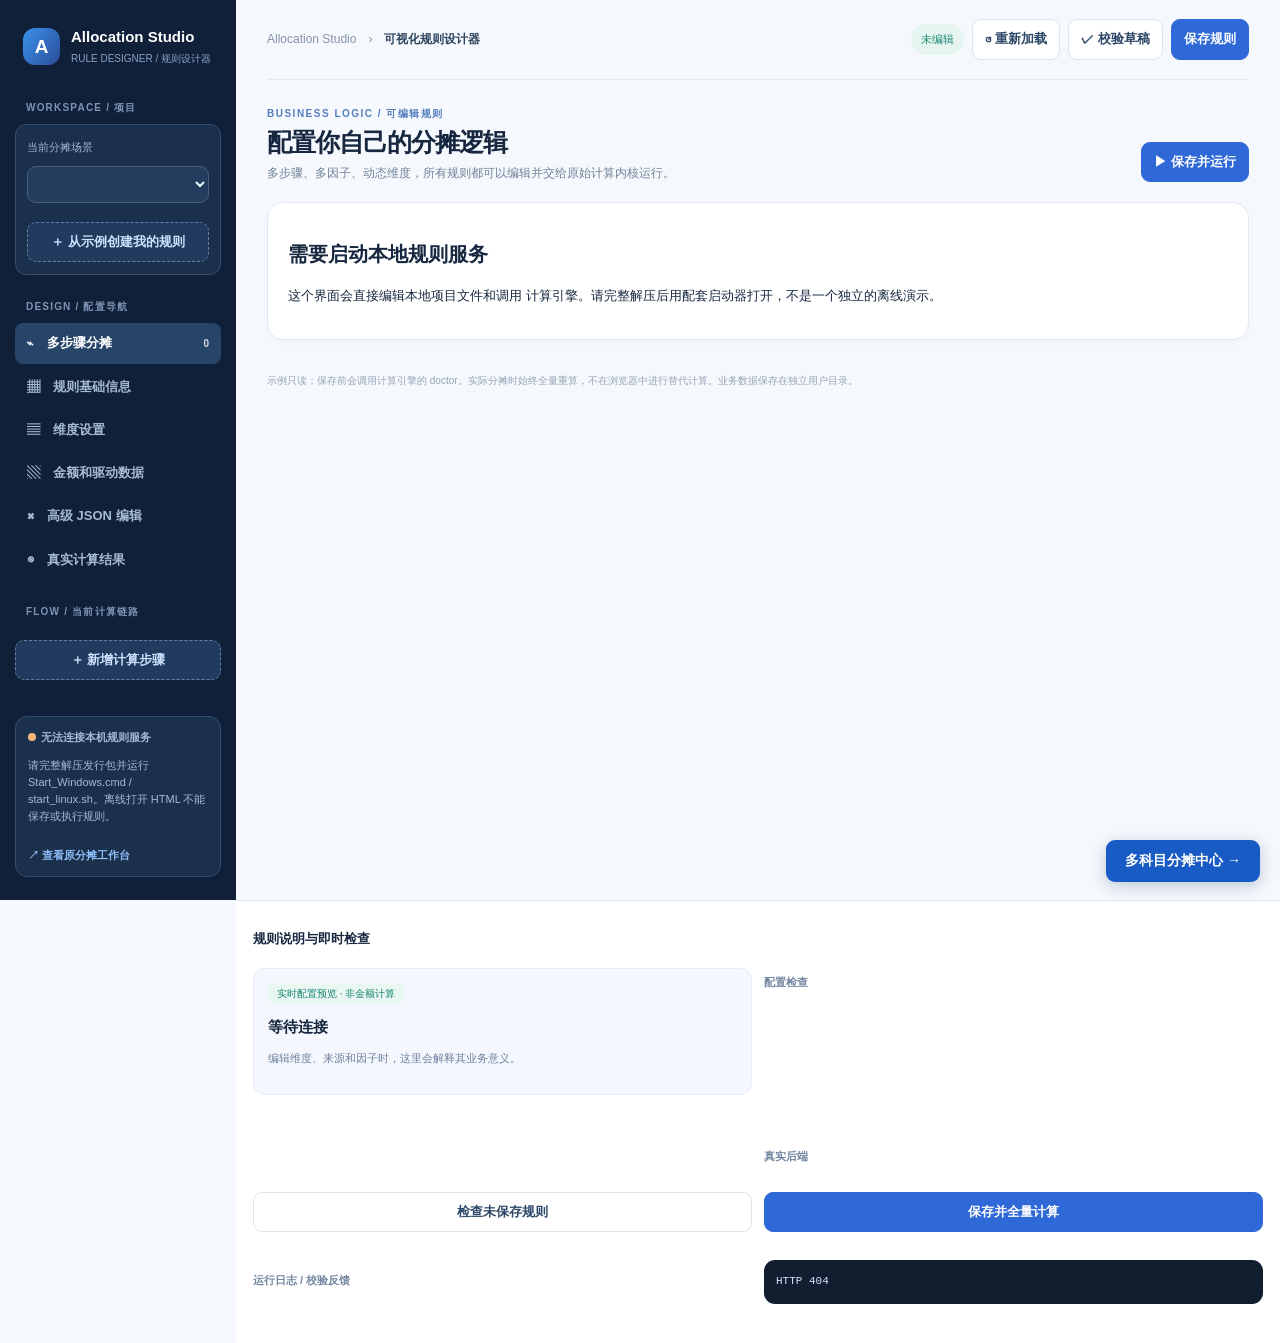
==== internal/studio/public/designer.html @ 28df4de2 "Reorganize as Clean Core: single Go module, one executable, one workspace - Flatten core/ + studio-s" ====
<!doctype html><html lang="zh-CN"><head><meta charset="utf-8"><meta name="viewport" content="width=device-width,initial-scale=1"><title>Allocation Studio · 规则设计器</title>
<style>
:root{--ink:#16273f;--muted:#718198;--line:#e2e9f3;--sky:#eef4ff;--blue:#326ed9;--nav:#102039;--light:#f5f8fc;--green:#138777;--orange:#ae6c24}*{box-sizing:border-box}body{margin:0;font:13px/1.56 -apple-system,BlinkMacSystemFont,'Segoe UI','Microsoft YaHei',sans-serif;background:var(--light);color:var(--ink)}button,input,select,textarea{font:inherit}button{cursor:pointer}button:focus-visible,input:focus-visible,select:focus-visible,textarea:focus-visible{outline:2px solid #79acff;outline-offset:2px}input,select,textarea{border:1px solid #d8e0eb;background:#fff;color:var(--ink);border-radius:9px;padding:9px 10px;min-width:0}input[type=checkbox]{min-width:auto;accent-color:var(--blue)}textarea{resize:vertical}label{color:#66788f;font-size:11px;font-weight:700;display:block;margin-bottom:6px}button{border:1px solid #dce5ef;background:#fff;color:#2c4767;border-radius:9px;padding:9px 12px;font-weight:680}button:hover{border-color:#86b0eb;background:#f8fbff}button.primary{background:#2f68d7;border-color:#2f68d7;color:white}button.primary:hover{background:#255bc4}button.subtle{border-color:transparent;background:transparent;color:inherit}button.danger{color:#a64c4c;background:#fff4f4;border-color:#f2d5d5}button:disabled{opacity:.52;cursor:not-allowed}a{color:inherit;text-decoration:none}.frame{display:grid;grid-template-columns:256px minmax(0,1fr) 292px;min-height:100vh}.nav{background:var(--nav);color:#c8d9ee;padding:23px 15px;min-height:100vh;position:sticky;top:0;height:100vh;overflow:auto}.brand{display:flex;align-items:center;gap:11px;margin:2px 8px 31px}.logo{display:grid;place-items:center;width:37px;height:37px;border-radius:12px;background:linear-gradient(125deg,#3a92ec,#2b4d99);font-size:19px;color:#fff;font-weight:800}.brand b{font-size:15px;color:#fff;display:block}.brand small{font-size:10px;color:#89a2c2}.navcap{font-size:10px;color:#7e94b3;letter-spacing:1.2px;font-weight:800;margin:24px 11px 9px}.nav .project{padding:12px 11px;border:1px solid #364c69;background:#1a304d;border-radius:11px}.project select{width:100%;margin:8px 0;background:#243d5c;border-color:#47607e;color:#e9f4ff}.project span{font-size:11px;color:#9eb5d2}.navrow{display:flex;align-items:center;gap:8px;padding:10px 12px;color:#a6bad4;border-radius:8px;margin:3px 0;border:none;background:none;width:100%;text-align:left;font-weight:600}.navrow.active,.navrow:hover{background:#274569;color:white}.navrow .num{margin-left:auto;opacity:.8;font-size:10px}.steplist{margin-top:9px}.stepitem{display:block;text-align:left;width:100%;border:none;background:none;color:#b1c6df;border-radius:10px;padding:12px 10px;font-size:12px;margin:3px 0}.stepitem.active,.stepitem:hover{background:#29486c;color:white}.stepitem .line{display:flex;align-items:center;gap:8px}.stepnum{background:#476a99;color:#fff;font-weight:800;padding:3px 6px;border-radius:5px;font-size:10px}.stepitem small{display:block;color:#8faac9;margin:4px 0 0 30px}.navbtn{width:100%;margin-top:11px;border:1px dashed #6380a6;background:#203b5e;color:#cde1ff}.navfoot{border:1px solid #344d6e;border-radius:12px;background:#1b304b;padding:12px;margin-top:36px;font-size:11px;color:#a5bad4}.dot{display:inline-block;width:8px;height:8px;border-radius:50%;background:#4dc9b3;margin-right:5px}.dot.off{background:#f0b879}.main{padding:0 31px 55px;min-width:0}.header{height:80px;border-bottom:1px solid var(--line);display:flex;align-items:center;justify-content:space-between;gap:10px}.crumb{font-size:12px;color:#8494a9}.crumb strong{color:#304560}.hdr-actions{display:flex;align-items:center;gap:8px}.state-tag{font-size:11px;background:#e7f5f0;color:#178b73;border-radius:99px;padding:7px 10px}.state-tag.dirty{background:#fff3e2;color:#a56519}.pagehead{display:flex;justify-content:space-between;align-items:flex-end;gap:20px;margin:26px 0 20px}.pagehead h1{font-size:25px;letter-spacing:-.04em;line-height:1.28;margin:4px 0 6px}.pagehead p{margin:0;color:var(--muted);font-size:12px}.eyebrow{font-size:10px;letter-spacing:1.5px;color:#547fbd;font-weight:800}.card{border:1px solid var(--line);background:white;border-radius:16px;overflow:hidden;box-shadow:0 4px 14px #11284804;margin-bottom:15px}.cardhead{padding:17px 20px;border-bottom:1px solid #eaf0f6;display:flex;justify-content:space-between;align-items:center;gap:10px}.cardhead strong{font-size:14px}.cardhead small{color:var(--muted);font-size:11px;display:block;margin-top:3px}.pad{padding:20px}.formgrid{display:grid;grid-template-columns:repeat(2,minmax(0,1fr));gap:13px 15px}.formgrid .wide{grid-column:1/-1}.field>input,.field>select,.field>textarea{width:100%}.hint{font-size:11px;color:#8898ae;margin:5px 0}.two{display:grid;grid-template-columns:minmax(0,1fr) minmax(0,1fr);gap:13px}.row{display:flex;align-items:center;gap:8px;flex-wrap:wrap}.grow{flex:1;min-width:0}.dimrow{display:grid;grid-template-columns:minmax(120px,.9fr) minmax(115px,1fr) minmax(115px,1fr);gap:9px;align-items:center;padding:10px 0;border-bottom:1px solid #f0f3f7}.dimrow:last-child{border:0}.dimname{font-weight:760;color:#344b6a}.dimname small{display:block;font-size:10px;color:#9aa8bb;font-weight:500}.extra{grid-column:2/4;display:grid;grid-template-columns:1fr 1fr;gap:9px}.inputrow,.factorrow{display:grid;grid-template-columns:1fr 100px 42px;gap:8px;align-items:center;padding:7px 0}.factorrow{grid-template-columns:1fr 90px 1fr 90px 40px}.factorrow .field{min-width:0}.factorrow input,.factorrow select,.inputrow input,.inputrow select{width:100%}.mini{font-size:11px;color:var(--muted)}.minihead{font-size:11px;color:#7286a0;font-weight:750;padding:6px 0 10px}.pill{font-size:10px;color:#56729e;background:#edf4ff;border-radius:6px;padding:4px 7px}.tabs{display:flex;gap:7px;flex-wrap:wrap;margin-bottom:17px}.tab{font-size:11px;border-radius:8px;border:1px solid #e0e8f1;padding:8px 11px;background:white}.tab.active{color:#255fc2;background:#eaf2ff;border-color:#b2d0f4}.dimhelp{background:#f2f7ff;border:1px solid #dfebfc;color:#587396;border-radius:9px;padding:12px 13px;font-size:11px;line-height:1.8}.callout{background:#f0f7ff;color:#3d6297;border-radius:11px;padding:12px 14px;font-size:12px;margin:0 0 14px}.inspector{position:sticky;top:0;height:100vh;overflow:auto;background:#fff;border-left:1px solid var(--line);padding:28px 17px}.inspecttitle{font-size:13px;font-weight:850;margin-bottom:7px}.summary-card{background:#f4f8fe;border:1px solid #e3ebf8;border-radius:12px;padding:14px;margin-bottom:15px}.summary-card p{color:#6d819c;font-size:11px;line-height:1.8}.checklist{list-style:none;padding:0;margin:0}.checklist li{padding:9px 0;border-bottom:1px solid #eef2f8;font-size:11px;color:#60738b;display:flex;gap:8px}.checklist li .yes{color:#1a977e}.checklist li .no{color:#bf7e26}.inspector button{width:100%;margin:5px 0}.console{white-space:pre-wrap;word-break:break-word;background:#111e30;color:#d2e4fc;border-radius:11px;padding:12px;font:11px/1.8 'Cascadia Code',Consolas,monospace;max-height:290px;overflow:auto}.result-scroll{max-height:340px;overflow:auto}table{border-collapse:collapse;width:100%;font-size:11px;min-width:540px}th{text-align:left;background:#f7f9fc;color:#74869d;position:sticky;top:0}td,th{padding:9px;border-bottom:1px solid #ecf0f5}td:last-child{font-weight:750}.hidden{display:none!important}.empty{padding:27px;color:#8796ac;text-align:center;font-size:12px}.toasty{position:fixed;right:22px;bottom:22px;background:#152f51;color:#fff;padding:12px 18px;border-radius:12px;box-shadow:0 8px 30px #08204033;max-width:390px;z-index:20;display:none;font-size:12px}.toasty.error{background:#852e32}.modal-overlay{position:fixed;inset:0;background:#0b1828a9;display:none;place-items:center;z-index:19;padding:20px}.modal-overlay.open{display:grid}.modal{max-width:660px;width:100%;max-height:90vh;overflow:auto;background:#fff;border-radius:17px;padding:25px}.modal h2{margin:0 0 8px;font-size:21px}.modal p{color:#718198;font-size:12px}.modal .formgrid{margin-top:20px}.muted{color:var(--muted)}.rightbadge{font-size:10px;background:#e9f7f2;color:#16816f;padding:5px 9px;border-radius:7px}#advancedJson{font:11px/1.65 Consolas,'Microsoft YaHei',monospace;min-height:420px}#csvArea{width:100%;height:260px;font:11px/1.65 Consolas,monospace}.stat{padding:14px 18px}.stat strong{font-size:23px;display:block}.stats{display:grid;grid-template-columns:repeat(3,1fr);gap:9px}.stats>div{background:#f5f8fc;border-radius:10px;padding:12px;font-size:10px;color:#74849a}.stats strong{color:#243f61;font-size:16px}.footnotice{font-size:10px;color:#96a4b7;padding:18px 0}@media(max-width:1320px){.frame{grid-template-columns:236px minmax(0,1fr)}.inspector{height:auto;position:relative;grid-column:2;border-left:0;border-top:1px solid var(--line);display:grid;grid-template-columns:1fr 1fr;gap:12px}.inspecttitle{grid-column:1/-1}}@media(max-width:800px){.frame{display:block}.nav{height:auto;min-height:auto;position:relative}.main{padding:0 15px}.inspector{display:block}.pagehead{display:block}.header{height:auto;padding:14px 0}.two,.formgrid{grid-template-columns:1fr}.formgrid .wide{grid-column:auto}.dimrow{grid-template-columns:1fr 1fr}.dimname{grid-column:1/-1}.extra{grid-column:1/-1}.factorrow{grid-template-columns:1fr 1fr}.factorrow .field{grid-column:span 1}.hdr-actions{flex-wrap:wrap}.inputrow{grid-template-columns:1fr 85px 34px}}
</style></head><body><div class="frame">
<aside class="nav"><div class="brand"><div class="logo">A</div><div><b>Allocation Studio</b><small>RULE DESIGNER / 规则设计器</small></div></div><div class="navcap">WORKSPACE / 项目</div><div class="project"><span>当前分摊场景</span><select id="projectSelect" aria-label="选择规则项目"></select><button id="newProject" class="navbtn">＋ 从示例创建我的规则</button></div><div class="navcap">DESIGN / 配置导航</div><button class="navrow active" data-page="stages">⌁　多步骤分摊 <span class="num" id="stepsCount">0</span></button><button class="navrow" data-page="basics">▦　规则基础信息</button><button class="navrow" data-page="dimensions">▤　维度设置</button><button class="navrow" data-page="data">▧　金额和驱动数据</button><button class="navrow" data-page="raw">⌘　高级 JSON 编辑</button><button class="navrow" data-page="results">◉　真实计算结果</button><div class="navcap">FLOW / 当前计算链路</div><div class="steplist" id="stageList"></div><button id="addStageSide" class="navbtn">＋ 新增计算步骤</button><div class="navfoot"><div><span id="connDot" class="dot off"></span><b id="connLabel">检测后端连接…</b></div><p id="connText">所有金额计算由独立 计算引擎执行，页面只负责编辑和检查。</p><a href="/" style="color:#8ebdfa;font-weight:700;display:inline-block;margin-top:10px">↗ 查看原分摊工作台</a></div></aside>
<main class="main"><div class="header"><div class="crumb">Allocation Studio　›　<strong>可视化规则设计器</strong></div><div class="hdr-actions"><span id="saveStatus" class="state-tag">未编辑</span><button id="resetButton">↺ 重新加载</button><button id="doctorButton">✓ 校验草稿</button><button class="primary" id="saveButton">保存规则</button></div></div>
<div class="pagehead"><div><div class="eyebrow">BUSINESS LOGIC / 可编辑规则</div><h1 id="mainTitle">配置你自己的分摊逻辑</h1><p id="mainDesc">多步骤、多因子、动态维度，所有规则都可以编辑并交给原始计算内核运行。</p></div><div class="row"><button id="previewRun" class="primary">▶ 保存并运行</button></div></div>
<div id="content"></div><div class="footnotice">示例只读；保存前会调用计算引擎的 doctor。实际分摊时始终全量重算，不在浏览器中进行替代计算。业务数据保存在独立用户目录。</div></main>
<aside class="inspector"><div class="inspecttitle">规则说明与即时检查</div><div class="summary-card"><span class="rightbadge">实时配置预览 · 非金额计算</span><h3 style="margin:11px 0 4px;font-size:15px" id="inspectName">等待连接</h3><p id="inspectExplanation">编辑维度、来源和因子时，这里会解释其业务意义。</p></div><div class="minihead">配置检查</div><ul class="checklist" id="checkList"></ul><div class="minihead" style="margin-top:20px">真实后端</div><button id="sideDoctor">检查未保存规则</button><button id="sideSaveRun" class="primary">保存并全量计算</button><div class="minihead" style="margin-top:17px">运行日志 / 校验反馈</div><pre class="console" id="logBox">等待操作…</pre></aside>
</div><div id="toast" class="toasty"></div><div id="modal" class="modal-overlay"><div class="modal"><div class="row" style="justify-content:space-between"><h2 id="modalTitle">创建新项目</h2><button id="closeModal">✕</button></div><div id="modalBody"></div></div></div>
<script>
(()=>{'use strict';
const S={cases:[],case:'',rule:null,sha:'',editable:false,dirty:false,stage:0,page:'stages',tab:'drivers',activeJob:null,busy:false,history:[],lastConsole:'',csvFile:'',csvText:'',results:null};const E=id=>document.getElementById(id),H=s=>String(s??'').replace(/[&<>"']/g,c=>({'&':'&amp;','<':'&lt;','>':'&gt;','"':'&quot;',"'":'&#39;'}[c]));const label={period:'期间',account:'费用科目',currency:'币种',plant:'工厂',department:'部门',brand:'品牌',family:'商品系列',sku:'商品/SKU',region:'区域',channel:'渠道',project:'项目',model:'车型'};const cn=k=>label[k]||k;
const v=(x,d='')=>x===undefined||x===null?d:x;
async function api(path,method='GET',body){let r=await fetch(path,{method,headers:body?{'Content-Type':'application/json'}:{},body:body?JSON.stringify(body):undefined,cache:'no-store'});let d=await r.json().catch(()=>({error:`HTTP ${r.status}`}));if(!r.ok){let e=Error(d.detail||d.error||`HTTP ${r.status}`);e.data=d;throw e}return d}
function toast(msg,bad=false){let el=E('toast');el.textContent=msg;el.className='toasty'+(bad?' error':'');el.style.display='block';clearTimeout(toast.t);toast.t=setTimeout(()=>el.style.display='none',4200)}
function log(msg){S.lastConsole=String(msg);E('logBox').textContent=S.lastConsole}
function modal(title,html){E('modalTitle').textContent=title;E('modalBody').innerHTML=html;E('modal').classList.add('open')}function closeModal(){E('modal').classList.remove('open')}
const dims=()=>S.rule?.dimensions||[];const stages=()=>S.rule?.stages||[];const stage=()=>stages()[S.stage];const groups=()=>S.rule?.datasets||{amounts:{},drivers:{}};const copy=x=>typeof structuredClone==='function'?structuredClone(x):JSON.parse(JSON.stringify(x));
function touch(){S.dirty=true;E('saveStatus').textContent='● 有未保存的修改';E('saveStatus').classList.add('dirty');checks()}
function clean(){S.dirty=false;E('saveStatus').textContent=S.editable?'✓ 已保存':'示例只读';E('saveStatus').classList.remove('dirty')}
function readOnly(){if(!S.editable){toast('示例只读：先点击「从示例创建我的规则」',true);return true}return false}
function keyValue(a){return Object.entries(a||{}).map(([k,file])=>`<span class="pill">${H(k)} → ${H(file)}</span>`).join(' ')}
function pathGet(p){let x=S.rule;for(const k of p.split('.')){x=x?.[k]}return x}function pathSet(p,value){let a=p.split('.');let x=S.rule;for(const k of a.slice(0,-1)){x=x[k]}x[a.at(-1)]=value;touch()}
function percent(s){const n=Number(s||0);return Number.isFinite(n)?String(Number((n*100).toFixed(8))):'0'}
function share(p){if(!/^\d+(\.\d{0,6})?$/.test(String(p).trim()))return String(p);return String(Number(p)/100)}
function entries(kind){return Object.keys(groups()[kind]||{})}
function selector(opts,val,attrs=''){return `<select ${attrs}>${opts.map(([a,b])=>`<option value="${H(a)}" ${String(a)===String(val)?'selected':''}>${H(b)}</option>`).join('')}</select>`}
function createButton(name,action,extra=''){return `<button type="button" data-action="${action}" ${extra}>${H(name)}</button>`}
function renderNav(){E('stepsCount').textContent=stages().length;E('stageList').innerHTML=stages().map((s,i)=>`<button class="stepitem ${S.page==='stages'&&S.stage===i?'active':''}" data-step="${i}"><span class="line"><span class="stepnum">${i+1}</span><b style="overflow:hidden;text-overflow:ellipsis;white-space:nowrap">${H(s.id)}</b></span><small>${s.operation==='MERGE'?'合并输入结果':`${(s.allocations||[]).length} 个驱动 · ${(s.inputs||[]).length} 条上游`}</small></button>`).join('');document.querySelectorAll('.navrow').forEach(el=>el.classList.toggle('active',el.dataset.page===S.page));E('projectSelect').value=S.case;E('mainTitle').textContent=({stages:'编排多步骤分摊规则',basics:'规则基础信息',dimensions:'配置业务维度',data:'连接来源金额与分摊驱动',raw:'高级规则 JSON',results:'实际分摊结果与检查'})[S.page];E('mainDesc').textContent=(S.rule?.name||'请选择规则')+' · '+(S.editable?'我的可编辑规则':'内置只读示例，复制后即可编辑')}
function field(title,path,kind='text',hint=''){let x=pathGet(path);return `<div class="field"><label>${H(title)}</label><input type="${kind}" data-bind="${H(path)}" value="${H(x??'')}">${hint?`<p class="hint">${H(hint)}</p>`:''}</div>`}
function renderBasics(){const imm=S.rule.immutable_dimensions||[];return `<div class="card"><div class="cardhead"><div><strong>规则档案</strong><small>公司规则名称、金额精度及计算范围</small></div><span class="pill">allocation-ir/2.0（规则格式）</span></div><div class="pad"><div class="formgrid">${field('规则名称','name')}${field('金额小数位（0～6）','precision','number','精度是算法参数，不是前端显示设置') }<div class="wide"><label>已定义的维度</label><div class="row">${dims().map(d=>`<span class="pill">${H(cn(d))} · ${H(d)}</span>`).join('')}</div></div></div></div></div><div class="card"><div class="cardhead"><div><strong>不可跨越的固定维度</strong><small>例如期间和币种必须保持原值</small></div></div><div class="pad"><div class="two">${dims().map(d=>`<label style="font-size:12px"><input type="checkbox" data-immutable="${H(d)}" ${imm.includes(d)?'checked':''}> ${H(cn(d))}（${H(d)}）</label>`).join('')}</div></div></div>`}
function renderDimensions(){let html=`<div class="callout">业务语言：维度是你希望用来描述一笔金额的字段，例如科目、期间、工厂、品牌、SKU。新增维度后，原始金额 CSV 与 Driver CSV 也需要按业务需要提供对应列。</div><div class="card"><div class="cardhead"><div><strong>当前维度</strong><small>动态维度并不需要修改后端代码</small></div></div><div class="pad">${dims().map((d,i)=>`<div class="row" style="padding:9px 0;border-bottom:1px solid #f0f3f7;justify-content:space-between"><div><b>${H(cn(d))}</b> <span class="mini">${H(d)}</span></div><button data-action="remove-dim" data-i="${i}" class="danger">删除维度</button></div>`).join('')}<div style="margin-top:19px" class="row"><input id="newDim" placeholder="新维度英文编码，如 cost_center" style="flex:1"><button data-action="add-dim">＋ 新增业务维度</button></div></div></div>`;return html}
function stageCard(){let s=stage();if(!s)return '<div class="empty">请先添加一个分摊步骤。</div>';let controls=`<div class="row">${createButton('复制此步骤','clone-stage')}${createButton('删除步骤','del-stage','class="danger"')}${createButton('上移','up-stage')}${createButton('下移','down-stage')}</div>`;const tabs=[['inputs','① 金额来源'],['drivers','② 分摊因子'],['routing','③ 维度去向'],['filters','④ 筛选与守恒']];return `<div class="card"><div class="cardhead"><div><strong>STEP ${S.stage+1} · ${H(s.id)}</strong><small>每一步可以接上一阶段、从原始金额池取数，或者合并多条路径。</small></div>${controls}</div><div class="pad"><div class="formgrid">${field('步骤名称',`stages.${S.stage}.id`)}<div class="field"><label>步骤类型</label>${selector([['ALLOCATE','按驱动分摊（最常见）'],['MERGE','合并上游结果'],['PASS','透传金额']],s.operation||'ALLOCATE',`data-stage-operation="1"`)}</div></div><div class="tabs" style="margin-top:21px">${tabs.map(([k,n])=>`<button data-inner-tab="${k}" class="tab ${S.tab===k?'active':''}">${n}</button>`).join('')}</div><div id="tabContent">${stageSection(s)}</div></div></div>`}
function stageSection(s){if(S.tab==='inputs'){
 const options=[...entries('amounts'),...stages().slice(0,S.stage).map(x=>x.id)];return `<div class="callout">选择钱从哪里来。首次分摊通常选择原始费用数据集（如 expenses）；下一步则选择上一阶段的名称。<b>输入份额</b>主要用于分叉路径，比如 75% 和 25%。</div><div class="minihead">来源路径 / 输入比例</div>${(s.inputs||[]).map((a,i)=>`<div class="inputrow">${selector(options.map(x=>[x,x]),a.from,`data-in-field="from" data-i="${i}"`)}<div class="field"><input aria-label="输入百分比" data-in-field="share" data-i="${i}" value="${H(percent(a.share))}"><small class="mini">占上游 %</small></div><button class="danger" data-action="del-input" data-i="${i}">×</button></div>`).join('')}<button data-action="add-input">＋ 添加上游来源</button><div class="dimhelp" style="margin-top:13px">分叉实例：两条并行步骤分别取同一个 expenses，一个 75%，另一个 25%。串行两步骤：第二步来源选“第一步”的名称，并使用 100%。</div>`}
 if(S.tab==='drivers'){
 if(s.operation==='MERGE'||s.operation==='PASS')return '<div class="callout">合并或透传节点不需要驱动因子。其任务是把多条上游结果合并或直接传递，金额仍由核心核验。</div>';
 return `<div class="callout">一条费用可以同时使用多种驱动，例如 <b>工时 75% + 销量 25%</b>，也能增加第三、第四种因子。所有启用因子的比例应合计 100%。</div><div class="minihead">因子 / 份额 / Driver 数据集 / 数值字段</div>${(s.allocations||[]).map((a,i)=>`<div class="factorrow"><div class="field"><input aria-label="因子名称" data-factor-field="id" data-i="${i}" value="${H(a.id)}"></div><div class="field"><input aria-label="因子百分比" data-factor-field="share" data-i="${i}" value="${H(percent(a.share))}" placeholder="占比 %"></div><div class="field">${selector(entries('drivers').map(x=>[x,x]),a.driver_dataset,`data-factor-field="driver_dataset" data-i="${i}"`)}</div><div class="field"><input aria-label="驱动数值字段" data-factor-field="weight_field" data-i="${i}" value="${H(a.weight_field)}"></div><button class="danger" data-action="del-factor" data-i="${i}">×</button></div><div class="row" style="margin:-1px 0 11px 5px"><label style="margin:0">负驱动数据处理</label>${selector([['REJECT','拒绝负驱动'],['ALLOW_SIGNED','允许带符号驱动']],a.negative_driver_policy||'REJECT',`data-factor-field="negative_driver_policy" data-i="${i}"`)}</div>`).join('')}<div class="row">${createButton('＋ 添加一个分摊因子','add-factor')}<span class="pill">当前合计：${(s.allocations||[]).reduce((x,a)=>x+Number(a.share||0),0)*100}%</span></div>`}
 if(S.tab==='routing'){
 return `<div class="callout">两个问题决定维度处理：<b>金额池是否按此维度分别计算？</b> 和 <b>结果中的此维度从哪里取得？</b><div style="margin-top:6px">例：SKU 来源先合计，再分到 A/B → “先合并 + 选择目标成员”；工厂不跨厂 → “分别计算 + 沿用来源”。</div></div><div class="dimrow" style="font-size:10px;color:#8595a9;font-weight:800"><span>业务维度</span><span>来源金额处理</span><span>输出目标处理</span></div>${dims().map(d=>{const g=s.source?.grouping?.[d]||'AS_IS',t=s.target?.[d]||{mode:'SOURCE'};return `<div class="dimrow"><div class="dimname">${H(cn(d))}<small>${H(d)}</small></div>${selector([['AS_IS','分别计算 · As Is'],['TOTAL','先合并 · Total']],g,`data-group-dim="${H(d)}"`)}${selector([['SOURCE','沿用来源'],['ELEMENT','固定一个成员'],['INCLUDE','分到指定成员'],['INCLUDE_EXCLUDE','包含 / 排除成员']],t.mode||'SOURCE',`data-target-mode="${H(d)}"`)}${t.mode==='ELEMENT'?`<div class="extra"><input style="grid-column:1/-1" data-target-field="value" data-dim="${H(d)}" value="${H(t.value||'')}" placeholder="固定成员名称，如 品牌甲"></div>`:''}${t.mode==='INCLUDE'||t.mode==='INCLUDE_EXCLUDE'?`<div class="extra"><input data-target-field="include" data-dim="${H(d)}" value="${H((t.include||[]).join('、'))}" placeholder="包含：Item-A、Item-B"><input data-target-field="exclude" data-dim="${H(d)}" value="${H((t.exclude||[]).join('、'))}" placeholder="排除（可空）"></div>`:''}</div>`}).join('')}`}
 if(S.tab==='filters'){
 return `<div class="callout">筛选“谁进入本步骤”：例如只计算指定品牌或期间。守恒维度表示每个金额池必须独立核对的边界。</div><div class="minihead">逐维度筛选（空白表示不限制）</div>${dims().map(d=>{let f=s.source?.filters?.[d]||{};return `<div class="dimrow"><b>${H(cn(d))}</b><input data-filter-dim="${H(d)}" data-filter-kind="include" value="${H((f.include||[]).join('、'))}" placeholder="包含成员（逗号分隔）"><input data-filter-dim="${H(d)}" data-filter-kind="exclude" value="${H((f.exclude||[]).join('、'))}" placeholder="排除成员"></div>`}).join('')}<div style="margin-top:18px"><label>守恒检查维度（可多选）</label><div class="row">${dims().map(d=>`<label style="background:#f6f8fc;padding:7px 10px;border-radius:7px;margin:3px 0"><input type="checkbox" data-conserve="${H(d)}" ${(s.conservation_keys||[]).includes(d)?'checked':''}> ${H(cn(d))}</label>`).join('')}</div></div><div class="dimhelp" style="margin-top:14px">守恒维度必须符合来源和目标规则。不能任意勾选；以 计算引擎的最终校验结果为准。</div>`}
 return ''}
function renderData(){let data=groups();let rows=[['amounts','原始金额（费用）',data.amounts||{}],['drivers','驱动数据（工时、销量等）',data.drivers||{}]];return `<div class="callout">先准备费用和驱动 CSV，之后在步骤中选择对应数据集。浏览器可修改小 CSV（上限 1 MB）；百万行以上数据应由现有 ETL、SQL 或 Python 接入程序提供，不建议贴到网页。</div>${rows.map(([kind,name,group])=>`<div class="card"><div class="cardhead"><div><strong>${name}</strong><small>${Object.keys(group).length} 份数据集 · 已登记到规则中</small></div></div><div class="pad">${Object.entries(group).map(([alias,file])=>`<div class="row" style="padding:10px 0;border-bottom:1px solid #f1f3f7"><span class="pill">${H(alias)}</span><b class="grow">${H(file)}</b><button data-action="open-csv" data-file="${H(file)}">打开 / 修改 CSV</button></div>`).join('')||'<p class="muted">暂无数据集</p>'}</div></div>`).join('')}<div class="card"><div class="cardhead"><div><strong>接入新的 CSV 数据集</strong><small>允许新建来源金额或新的驱动，再绑定到步骤</small></div></div><div class="pad"><div class="formgrid"><div class="field"><label>数据类型</label><select id="importKind"><option value="drivers">Driver 驱动</option><option value="amounts">来源金额</option></select></div><div class="field"><label>数据集标识（英文）</label><input id="importAlias" placeholder="例如 material / expenses2"></div><div class="field"><label>CSV 文件名（英文）</label><input id="importFile" placeholder="例如 material.csv"></div><div class="field"><label>选择本地 CSV 文件（不上传云端）</label><input type="file" id="importInput" accept=".csv,text/csv"></div></div><p class="hint">数据只会写入本机用户数据目录，内置示例永不覆盖。</p><button data-action="import-data">＋ 导入并挂接到当前项目</button></div></div><div class="card"><div class="cardhead"><strong>数据内容预览与编辑</strong><span id="csvName" class="pill">尚未选择文件</span></div><div class="pad"><textarea id="csvArea" placeholder="点击上面的「打开 / 修改 CSV」，或者导入文件。"></textarea><p class="hint" id="csvInfo">CSV 请使用 UTF-8 编码，文件较大时只做只读提示。</p><div class="row">${createButton('保存此 CSV','save-csv')}</div></div></div>`}
function renderRaw(){return `<div class="callout">高级模式：可以直接修改完整 Allocation IR JSON，例如层级映射、驱动筛选、分叉合并等。点击“应用 JSON 到表单”后，仍需进行真实后端校验并保存。</div><div class="card"><div class="cardhead"><strong>标准规则 JSON</strong></div><div class="pad"><textarea id="advancedJson" style="width:100%">${H(JSON.stringify(S.rule,null,2))}</textarea><div class="row" style="margin-top:10px">${createButton('应用 JSON 到可视化表单','apply-json')} ${createButton('下载当前 JSON','export-json')}</div></div></div>`}
function renderResults(){let j=S.results,job=j?.job,summ=j?.summary,arr=j?.results||[];return `<div class="card"><div class="cardhead"><div><strong>独立计算引擎的真实分摊结果</strong><small>这里不在浏览器执行任何金额公式。正式结果只能来自保存后的规则全量运行。</small></div><button data-action="run">▶ 全量运行</button></div><div class="pad">${!j?'<div class="empty">还没有当前会话的计算结果。点击“保存并运行”启动独立 计算引擎。</div>':`<div class="stats"><div>任务状态<strong>${H(job?.status||'')}</strong></div><div>输入总额<strong>${H(summ?.input_amount||'—')}</strong></div><div>最终总额<strong>${H(summ?.output_amount||'—')}</strong></div></div><div class="minihead" style="margin-top:20px">运行详情</div><p class="mini">${H(job?.error||job?.log||'已返回结果与守恒证明')}</p><div class="minihead">最终结果预览（最多 300 条）</div><div class="result-scroll"><table><thead><tr><th>目标阶段</th><th>科目</th><th>商品</th><th>金额</th></tr></thead><tbody>${arr.map(x=>`<tr><td>${H(x.terminal_stage)}</td><td>${H(x.account||'')}</td><td>${H(x.sku||'')}</td><td>${H(x.amount)}</td></tr>`).join('')}</tbody></table></div><div class="minihead" style="margin-top:17px">下载完整结果及审计证据</div><div class="row">${(j.files||[]).filter(x=>x!=='studio_job.json').map(f=>`<a class="tab" href="/api/jobs/${H(job.id)}/download/${encodeURIComponent(f)}" download>↓ ${H(f)}</a>`).join('')}</div>`}</div></div><div class="card"><div class="cardhead"><div><strong>历史计算任务</strong><small>关闭并重新启动本地工作台后，仍可查看已经保存的结果</small></div><button data-action="refresh-history">刷新列表</button></div><div class="pad">${(S.history||[]).filter(x=>x.case===S.case).slice(0,25).map(x=>`<div class="row" style="padding:10px 0;border-bottom:1px solid #edf1f6"><span class="pill">${H(x.status)}</span><span class="grow">${H(x.start||'')} · ${H(x.id.slice(0,12))}</span><button data-action="open-history" data-id="${H(x.id)}">查看结果</button></div>`).join('')||'<div class="empty">该项目没有已保存的历史任务</div>'}</div></div>`}
function render(){if(!S.rule)return;renderNav();const content=E('content');if(S.page==='stages')content.innerHTML=stageCard();if(S.page==='basics')content.innerHTML=renderBasics();if(S.page==='dimensions')content.innerHTML=renderDimensions();if(S.page==='data')content.innerHTML=renderData();if(S.page==='raw')content.innerHTML=renderRaw();if(S.page==='results')content.innerHTML=renderResults();checks()}
function getCheck(){let err=[],ok=[],r=S.rule;if(!r)return {err:['未加载规则'],ok:[]};if(!r.name?.trim())err.push('规则名称不能为空');else ok.push('规则已命名');if((r.precision??-1)<0||r.precision>6)err.push('金额小数位必须 0～6');else ok.push('金额精度有效');if(!(r.dimensions||[]).length)err.push('至少配置一个业务维度');else ok.push(`${r.dimensions.length} 个业务维度`);if(!stages().length)err.push('没有计算阶段');let ids=new Set();stages().forEach((st,i)=>{if(!st.id?.trim())err.push(`第 ${i+1} 步无名称`);if(ids.has(st.id))err.push(`步骤名称重复：${st.id}`);ids.add(st.id);if(!st.inputs?.length)err.push(`${st.id} 没有金额来源`);if((st.operation||'ALLOCATE')==='ALLOCATE'){let n=(st.allocations||[]).reduce((sum,f)=>sum+Number(f.share||0),0);if(Math.abs(n-1)>0.000001)err.push(`${st.id} 的因子比例合计 ${Math.round(n*10000)/100}%，应为100%`);else ok.push(`${st.id} 驱动合计100%`)}(st.inputs||[]).forEach(x=>{if(!(x.from in (r.datasets?.amounts||{}))&&!stages().slice(0,i).some(y=>y.id===x.from))err.push(`${st.id} 上游「${x.from}」不是前置节点或原始费用`)});});if(!err.length)ok.push('初步结构检查通过，仍需后端 doctor 验证');return {err,ok}}
function checks(){if(!S.rule)return;let {err,ok}=getCheck(),s=stage();E('inspectName').textContent=S.page==='stages'?s?.id||'请选择步骤':S.rule.name;E('inspectExplanation').textContent=S.page==='stages'&&s?`${s.operation==='MERGE'?'合并来自 '+s.inputs.map(x=>x.from).join('、')+' 的结果':`先按 ${(s.conservation_keys||[]).map(cn).join('、')||'规则指定维度'} 保持金额池边界，再根据 ${(s.allocations||[]).map(x=>x.id+' '+percent(x.share)+'%').join(' + ')||'驱动'} 执行分摊。`}`:'所有规则可在页面动态编辑，最后以原引擎校验结果为准。';E('checkList').innerHTML=[...err.map(t=>`<li><span class="no">●</span>${H(t)}</li>`),...ok.slice(0,7).map(t=>`<li><span class="yes">✓</span>${H(t)}</li>`)].join('')||'<li>尚未配置</li>'}
async function list(){let d=await api('/api/cases');S.cases=d.cases||[];E('projectSelect').innerHTML=S.cases.map(c=>`<option value="${H(c.id)}">${c.type==='custom'?'✎':'□'} ${H(c.name)}</option>`).join('')}
async function load(id){if(S.dirty&&!confirm('当前规则有未保存修改。确认切换并放弃这些修改？'))return;let d=await api('/api/designer/rule?case='+encodeURIComponent(id));S.case=id;S.rule=d.rule;S.sha=d.sha256;S.editable=d.editable;S.dirty=false;S.stage=0;S.page='stages';S.tab='drivers';S.results=null;clean();render();log('已载入规则。\n'+(S.editable?'可以编辑、校验、保存后运行。':'内置示例只读。请先创建自己的副本再编辑。'))}
async function createProject(){let d=await api('/api/designer/clone','POST',{from:S.case,name:E('newProjectID').value.trim()});closeModal();await list();await load(d.case);toast('已创建可编辑项目：'+d.case)}
function newProject(){modal('从现有规则建立独立副本',`<p>从双因子、三因子、多步骤等成熟示例开始最容易成功。创建后你可以改任何业务规则，原示例和原内核完全不受影响。</p><div class="formgrid"><div class="field wide"><label>新项目英文目录名</label><input id="newProjectID" placeholder="例如 fc_cost_2026" value="my_allocation_${Date.now().toString().slice(-5)}"></div><div class="wide"><button class="primary" id="confirmCreate">创建我的规则</button></div></div>`);E('confirmCreate').onclick=()=>createProject().catch(e=>toast(e.message,true))}
function ensureSource(s){s.source??={grouping:{},filters:{}};s.source.grouping??={};s.source.filters??={};s.target??={};s.allocations??=[];s.inputs??=[];s.conservation_keys??=[];return s}
function changeOperation(m){const s=ensureSource(stage());s.operation=m;if(m==='MERGE'||m==='PASS'){s.allocations=[]}else if(!s.allocations.length){s.allocations=[{id:'factor1',share:'1',driver_dataset:entries('drivers')[0]||'',weight_field:'units',negative_driver_policy:'REJECT'}]}touch();render()}
function addStage(){if(readOnly())return;let prev=stage(),base=prev?copy(prev):null;if(!base){toast('当前项目没有可以复制的起始规则',true);return}base.id='新步骤_'+(stages().length+1);base.inputs=[{from:stages().at(-1)?.id||entries('amounts')[0],share:'1'}];base.operation='ALLOCATE';delete base.enabled;S.rule.stages.push(base);S.stage=stages().length-1;touch();render()}
function removeStage(){if(readOnly())return;let cur=stage();if(stages().length===1){toast('至少保留一步；你可以修改这一步',true);return}if(stages().some((x,i)=>i!==S.stage&&(x.inputs||[]).some(e=>e.from===cur.id))){toast('其他步骤还引用本步骤，请先修改它们的金额来源',true);return}if(!confirm('删除步骤「'+cur.id+'」？'))return;stages().splice(S.stage,1);S.stage=Math.min(S.stage,stages().length-1);touch();render()}
function moveStage(dir){if(readOnly())return;let ix=S.stage,other=ix+dir;if(other<0||other>=stages().length)return;let x=stages()[ix];stages()[ix]=stages()[other];stages()[other]=x;S.stage=other;touch();render()}
function addDim(){if(readOnly())return;let d=E('newDim')?.value.trim();if(!/^[a-z][a-z0-9_]{0,39}$/.test(d||'')){toast('维度编码必须为小写英文/数字/下划线',true);return}if(dims().includes(d)){toast('维度已存在',true);return}S.rule.dimensions.push(d);stages().forEach(s=>{ensureSource(s);s.source.grouping[d]='AS_IS';s.target[d]={mode:'SOURCE'}});touch();render()}
function delDim(i){if(readOnly())return;let d=dims()[i];if(!confirm('删除维度 '+d+'？对应 CSV 列及业务规则也可能需要调整。'))return;dims().splice(i,1);S.rule.immutable_dimensions=(S.rule.immutable_dimensions||[]).filter(x=>x!==d);stages().forEach(s=>{delete s.source?.grouping?.[d];delete s.source?.filters?.[d];delete s.target?.[d];s.conservation_keys=(s.conservation_keys||[]).filter(x=>x!==d)});touch();render()}
function decodeList(v){return String(v||'').split(/[,，、;；\n]+/).map(x=>x.trim()).filter(Boolean)}
function handleChange(t){if(readOnly()){render();return}if(t.dataset.bind){pathSet(t.dataset.bind,t.dataset.bind==='precision'?Number(t.value):t.value);if(t.dataset.bind==='name')renderNav();return}let s=stage();if(!s)return;if(t.dataset.stageOperation){changeOperation(t.value);return}if(t.dataset.inField){let e=s.inputs[Number(t.dataset.i)];e[t.dataset.inField]=t.dataset.inField==='share'?share(t.value):t.value;touch();checks();return}if(t.dataset.factorField){let f=s.allocations[Number(t.dataset.i)];f[t.dataset.factorField]=t.dataset.factorField==='share'?share(t.value):t.value;touch();checks();return}if(t.dataset.groupDim){ensureSource(s).source.grouping[t.dataset.groupDim]=t.value;touch();checks();return}if(t.dataset.targetMode){ensureSource(s).target[t.dataset.targetMode]={mode:t.value,...(t.value==='INCLUDE'||t.value==='INCLUDE_EXCLUDE'?{include:[],exclude:[]}:t.value==='ELEMENT'?{value:''}:{})};touch();render();return}if(t.dataset.targetField){let x=ensureSource(s).target[t.dataset.dim];x[t.dataset.targetField]=t.dataset.targetField==='value'?t.value:decodeList(t.value);touch();checks();return}if(t.dataset.filterDim){let f=ensureSource(s).source.filters[t.dataset.filterDim]??={};f[t.dataset.filterKind]=decodeList(t.value);if(!f.include?.length&&!f.exclude?.length)delete s.source.filters[t.dataset.filterDim];touch();checks();return}if(t.dataset.conserve){s.conservation_keys=s.conservation_keys||[];s.conservation_keys=s.conservation_keys.filter(x=>x!==t.dataset.conserve);if(t.checked)s.conservation_keys.push(t.dataset.conserve);touch();checks();return}if(t.dataset.immutable){S.rule.immutable_dimensions=(S.rule.immutable_dimensions||[]).filter(x=>x!==t.dataset.immutable);if(t.checked)S.rule.immutable_dimensions.push(t.dataset.immutable);touch();checks();return}}
function handleAction(btn){let act=btn.dataset.action,i=Number(btn.dataset.i||0),s=stage();switch(act){case 'clone-stage':if(readOnly())break;{let c=copy(s);c.id=s.id+'_副本';S.rule.stages.splice(S.stage+1,0,c);S.stage++;touch();render()}break;case 'del-stage':removeStage();break;case 'up-stage':moveStage(-1);break;case 'down-stage':moveStage(1);break;case 'add-input':if(readOnly())break;ensureSource(s).inputs.push({from:entries('amounts')[0]||'',share:'1'});touch();render();break;case 'del-input':if(readOnly())break;s.inputs.splice(i,1);touch();render();break;case 'add-factor':if(readOnly())break;ensureSource(s).allocations.push({id:'factor'+(s.allocations.length+1),share:'0',driver_dataset:entries('drivers')[0]||'',weight_field:'units',negative_driver_policy:'REJECT'});touch();render();break;case 'del-factor':if(readOnly())break;s.allocations.splice(i,1);touch();render();break;case 'add-dim':addDim();break;case 'remove-dim':delDim(i);break;case 'apply-json':applyJSON();break;case 'export-json':downloadJSON();break;case 'open-csv':openCSV(btn.dataset.file);break;case 'save-csv':saveCSV();break;case 'import-data':importData();break;case 'run':saveAndRun();break;case 'refresh-history':refreshHistory();break;case 'open-history':openHistory(btn.dataset.id);break;}}
function downloadJSON(){let b=new Blob([JSON.stringify(S.rule,null,2)],{type:'application/json;charset=utf-8'}),url=URL.createObjectURL(b);let a=document.createElement('a');a.href=url;a.download='allocation_rule.json';a.click();setTimeout(()=>URL.revokeObjectURL(url),500)}
function applyJSON(){if(readOnly())return;try{let rule=JSON.parse(E('advancedJson').value);if(!Array.isArray(rule.stages)||!Array.isArray(rule.dimensions))throw Error('必须包含 dimensions 和 stages 数组');if(rule.schema!=='allocation-ir/2.0')throw Error('规则格式必须为 allocation-ir/2.0');S.rule=rule;S.stage=0;touch();render();toast('JSON 已应用于本页，请检查后再保存')}catch(e){toast('JSON 无法应用：'+e.message,true)}}
async function doctor(){if(!S.rule)return;let {err}=getCheck();if(err.length){log('⚠ 页面预检：\n'+err.join('\n')+'\n\n请先修复以上问题，再调用 计算引擎。');toast('存在 '+err.length+' 项需要修复',true);return}log('正在调用计算引擎校验未保存的草稿…');try{let d=await api('/api/designer/check','POST',{case:S.case,rule:S.rule});log('DOCTOR: PASS\n'+d.detail);toast('计算引擎规则检查通过')}catch(e){log('DOCTOR: FAILED\n'+(e.data?.detail||e.message));toast('后端检查未通过，请查看右侧日志',true)}}
async function save(){if(readOnly())return false;let {err}=getCheck();if(err.length){log('前端结构检查未通过：\n'+err.join('\n'));toast('先解决右侧 '+err.length+' 项配置问题',true);return false}log('正在校验并保存到本机项目目录…');try{let d=await api('/api/designer/rule','POST',{case:S.case,rule:S.rule,base_sha:S.sha});S.sha=d.sha256;clean();log('SAVE: PASS\n'+d.doctor);toast('规则保存成功，后端验证通过');await list();renderNav();return true}catch(e){log('SAVE: FAILED\n'+(e.data?.detail||e.message));toast('保存失败；旧规则未被覆盖',true);return false}}
async function saveAndRun(){if(S.busy)return;if(!S.editable){toast('先复制为自己的项目再运行自定义规则，示例也可在原工作台运行',true);return}if(S.dirty&&!await save())return;S.busy=true;S.page='results';S.results={job:{status:'QUEUED'},results:[]};render();log('正在提交全量分摊任务到计算引擎…');try{let j=await api('/api/jobs','POST',{case:S.case,workers:2,gzip:true});for(let i=0;i<180;i++){await new Promise(r=>setTimeout(r,600));let d=await api('/api/jobs/'+j.id);S.results=d;if(d.job.status==='PASS'){await refreshHistory();S.page='results';render();log('计算 PASS\n运行 ID: '+j.id+'\n输入: '+d.summary?.input_amount+'\n输出: '+d.summary?.output_amount+'\n守恒检查: '+d.summary?.pool_checks+' 个金额池');toast('真实分摊成功，所有金额由计算引擎计算');return}if(d.job.status==='FAILED'){throw Error(d.job.error||d.job.log||'计算引擎返回 FAILED')}}throw Error('计算仍在执行，请稍后查询历史任务')}catch(e){log('RUN FAILED\n'+e.message);toast('运行未通过：'+e.message,true)}finally{S.busy=false;render()}}
async function openCSV(file){S.csvFile=file;S.csvText='';try{let d=await api('/api/designer/dataset?case='+encodeURIComponent(S.case)+'&file='+encodeURIComponent(file));E('csvName').textContent=file;E('csvArea').value=d.text||'';E('csvArea').readOnly=!!d.truncated||!S.editable;E('csvInfo').textContent=d.truncated?'大于1MB：为保证界面性能不在线编辑，请通过正式数据接入接口处理':'可编辑 UTF-8 CSV；保存会原子替换本项目数据文件';toast('已加载 '+file)}catch(e){toast(e.message,true)}}
async function saveCSV(){if(readOnly())return;if(!S.csvFile){toast('请先选择要编辑的 CSV 文件',true);return}try{let d=await api('/api/designer/dataset','POST',{case:S.case,file:S.csvFile,content:E('csvArea').value});toast('已保存 '+d.file+'（'+d.bytes+' 字节）。请重新运行分摊。');log('CSV 已保存。后端下一次运行将读取此文件的最新内容。')}catch(e){toast('保存 CSV 失败：'+e.message,true)}}
async function importData(){if(readOnly())return;if(S.dirty){toast('请先保存当前规则，再导入新的数据文件，避免覆盖未保存的修改',true);return}let fileInput=E('importInput'),f=fileInput?.files?.[0];if(!f){toast('请先选中一个 CSV 文件',true);return}if(f.size>1024*1024){toast('浏览器导入限1MB，大文件请通过正式数据接入',true);return}let kind=E('importKind').value,alias=E('importAlias').value.trim(),filename=E('importFile').value.trim()||f.name;try{let d=await api('/api/designer/import','POST',{case:S.case,kind,alias,file:filename,content:await f.text(),base_sha:S.sha});S.rule=d.rule;touch();render();toast('导入成功，请绑定到分摊步骤并保存')}catch(e){toast('数据导入失败：'+e.message,true)}}
async function refreshHistory(){try{let d=await api('/api/jobs');S.history=d.jobs||[];if(S.page==='results')render()}catch(e){toast('无法读取历史任务：'+e.message,true)}}
async function openHistory(id){try{let d=await api('/api/jobs/'+encodeURIComponent(id));S.results=d;S.page='results';render();toast('已恢复历史任务 '+id.slice(0,12))}catch(e){toast(e.message,true)}}
function bind(){document.addEventListener('click',e=>{let b=e.target.closest('[data-action]');if(b){e.preventDefault();handleAction(b);return}let n=e.target.closest('[data-page]');if(n){S.page=n.dataset.page;render();if(S.page==='results')refreshHistory();return}let st=e.target.closest('[data-step]');if(st){S.stage=Number(st.dataset.step);S.page='stages';render();return}let tb=e.target.closest('[data-inner-tab]');if(tb){S.tab=tb.dataset.innerTab;render()}});document.addEventListener('change',e=>{let t=e.target;if(t.matches('[data-bind],[data-in-field],[data-factor-field],[data-group-dim],[data-target-mode],[data-target-field],[data-filter-dim],[data-conserve],[data-immutable],[data-stage-operation]'))handleChange(t)});E('projectSelect').onchange=e=>{let chosen=e.target.value;load(chosen).then(()=>{E('projectSelect').value=S.case}).catch(x=>toast(x.message,true))};E('newProject').onclick=newProject;E('addStageSide').onclick=addStage;E('doctorButton').onclick=doctor;E('sideDoctor').onclick=doctor;E('saveButton').onclick=save;E('previewRun').onclick=saveAndRun;E('sideSaveRun').onclick=saveAndRun;E('resetButton').onclick=()=>load(S.case).catch(e=>toast(e.message,true));E('closeModal').onclick=closeModal;E('modal').onclick=e=>{if(e.target===E('modal'))closeModal()};window.addEventListener('beforeunload',e=>{if(S.dirty){e.preventDefault();e.returnValue=''}})}
async function init(){bind();try{let h=await api('/api/health');E('connDot').classList.remove('off');E('connLabel').textContent='原计算内核已连接';E('connText').textContent='本机 '+h.platform+'；项目与数据保存到独立目录';await list();let caseID=new URLSearchParams(location.search).get('case');if(!S.cases.some(c=>c.id===caseID))caseID=S.cases.find(x=>x.id.startsWith('user_'))?.id||S.cases[0]?.id;if(!caseID)throw Error('没有可用的规则案例');await load(caseID);await refreshHistory()}catch(e){E('connLabel').textContent='无法连接本机规则服务';E('connText').textContent='请完整解压发行包并运行 Start_Windows.cmd / start_linux.sh。离线打开 HTML 不能保存或执行规则。';E('content').innerHTML='<div class="card pad"><h2>需要启动本地规则服务</h2><p>这个界面会直接编辑本地项目文件和调用 计算引擎。请完整解压后用配套启动器打开，不是一个独立的离线演示。</p></div>';log(e.message)}}init();
})();
</script><a href="/multi" style="position:fixed;bottom:18px;right:20px;z-index:9999;background:#195bc4;color:white;padding:12px 19px;border-radius:9px;text-decoration:none;box-shadow:0 4px 15px #123b6b40;font:600 14px sans-serif">多科目分摊中心 →</a></body></html>
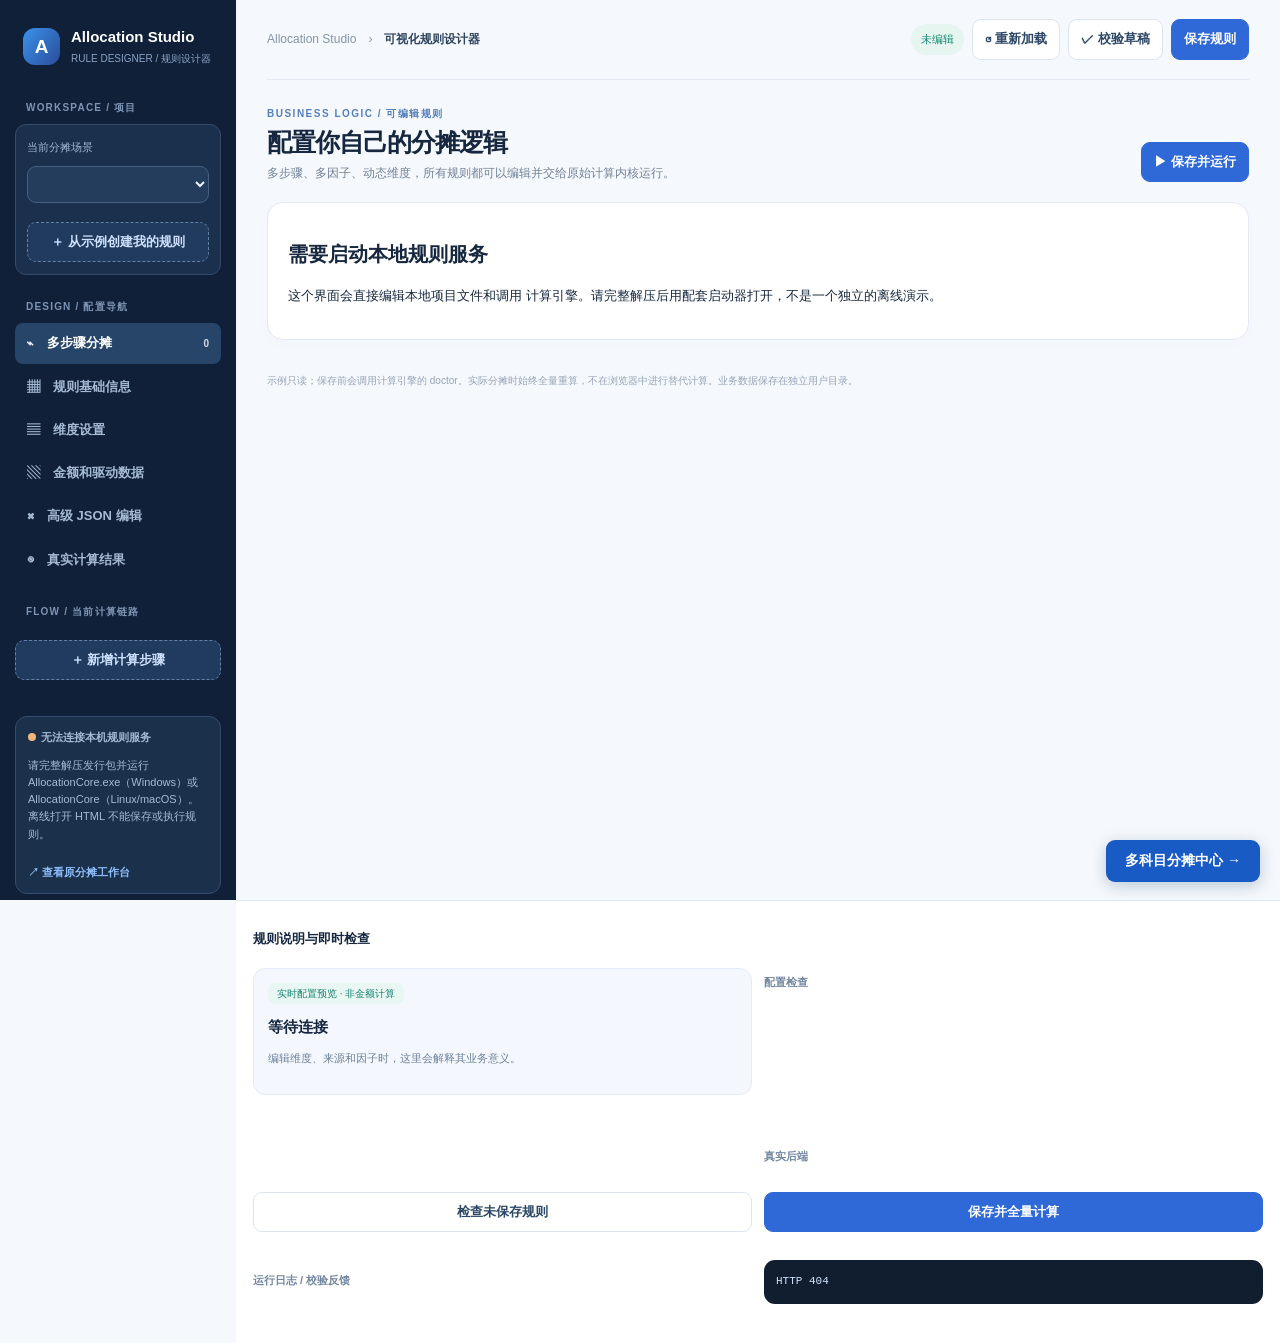
==== commit 1adfaa8a: "Clean Core V7: financial conformance oracles + docs, CI and adapter hardening" ====
--- a/internal/studio/public/designer.html
+++ b/internal/studio/public/designer.html
@@ -73,6 +73,6 @@
 async function refreshHistory(){try{let d=await api('/api/jobs');S.history=d.jobs||[];if(S.page==='results')render()}catch(e){toast('无法读取历史任务：'+e.message,true)}}
 async function openHistory(id){try{let d=await api('/api/jobs/'+encodeURIComponent(id));S.results=d;S.page='results';render();toast('已恢复历史任务 '+id.slice(0,12))}catch(e){toast(e.message,true)}}
 function bind(){document.addEventListener('click',e=>{let b=e.target.closest('[data-action]');if(b){e.preventDefault();handleAction(b);return}let n=e.target.closest('[data-page]');if(n){S.page=n.dataset.page;render();if(S.page==='results')refreshHistory();return}let st=e.target.closest('[data-step]');if(st){S.stage=Number(st.dataset.step);S.page='stages';render();return}let tb=e.target.closest('[data-inner-tab]');if(tb){S.tab=tb.dataset.innerTab;render()}});document.addEventListener('change',e=>{let t=e.target;if(t.matches('[data-bind],[data-in-field],[data-factor-field],[data-group-dim],[data-target-mode],[data-target-field],[data-filter-dim],[data-conserve],[data-immutable],[data-stage-operation]'))handleChange(t)});E('projectSelect').onchange=e=>{let chosen=e.target.value;load(chosen).then(()=>{E('projectSelect').value=S.case}).catch(x=>toast(x.message,true))};E('newProject').onclick=newProject;E('addStageSide').onclick=addStage;E('doctorButton').onclick=doctor;E('sideDoctor').onclick=doctor;E('saveButton').onclick=save;E('previewRun').onclick=saveAndRun;E('sideSaveRun').onclick=saveAndRun;E('resetButton').onclick=()=>load(S.case).catch(e=>toast(e.message,true));E('closeModal').onclick=closeModal;E('modal').onclick=e=>{if(e.target===E('modal'))closeModal()};window.addEventListener('beforeunload',e=>{if(S.dirty){e.preventDefault();e.returnValue=''}})}
-async function init(){bind();try{let h=await api('/api/health');E('connDot').classList.remove('off');E('connLabel').textContent='原计算内核已连接';E('connText').textContent='本机 '+h.platform+'；项目与数据保存到独立目录';await list();let caseID=new URLSearchParams(location.search).get('case');if(!S.cases.some(c=>c.id===caseID))caseID=S.cases.find(x=>x.id.startsWith('user_'))?.id||S.cases[0]?.id;if(!caseID)throw Error('没有可用的规则案例');await load(caseID);await refreshHistory()}catch(e){E('connLabel').textContent='无法连接本机规则服务';E('connText').textContent='请完整解压发行包并运行 Start_Windows.cmd / start_linux.sh。离线打开 HTML 不能保存或执行规则。';E('content').innerHTML='<div class="card pad"><h2>需要启动本地规则服务</h2><p>这个界面会直接编辑本地项目文件和调用 计算引擎。请完整解压后用配套启动器打开，不是一个独立的离线演示。</p></div>';log(e.message)}}init();
+async function init(){bind();try{let h=await api('/api/health');E('connDot').classList.remove('off');E('connLabel').textContent='原计算内核已连接';E('connText').textContent='本机 '+h.platform+'；项目与数据保存到独立目录';await list();let caseID=new URLSearchParams(location.search).get('case');if(!S.cases.some(c=>c.id===caseID))caseID=S.cases.find(x=>x.id.startsWith('user_'))?.id||S.cases[0]?.id;if(!caseID)throw Error('没有可用的规则案例');await load(caseID);await refreshHistory()}catch(e){E('connLabel').textContent='无法连接本机规则服务';E('connText').textContent='请完整解压发行包并运行 AllocationCore.exe（Windows）或 AllocationCore（Linux/macOS）。离线打开 HTML 不能保存或执行规则。';E('content').innerHTML='<div class="card pad"><h2>需要启动本地规则服务</h2><p>这个界面会直接编辑本地项目文件和调用 计算引擎。请完整解压后用配套启动器打开，不是一个独立的离线演示。</p></div>';log(e.message)}}init();
 })();
 </script><a href="/multi" style="position:fixed;bottom:18px;right:20px;z-index:9999;background:#195bc4;color:white;padding:12px 19px;border-radius:9px;text-decoration:none;box-shadow:0 4px 15px #123b6b40;font:600 14px sans-serif">多科目分摊中心 →</a></body></html>
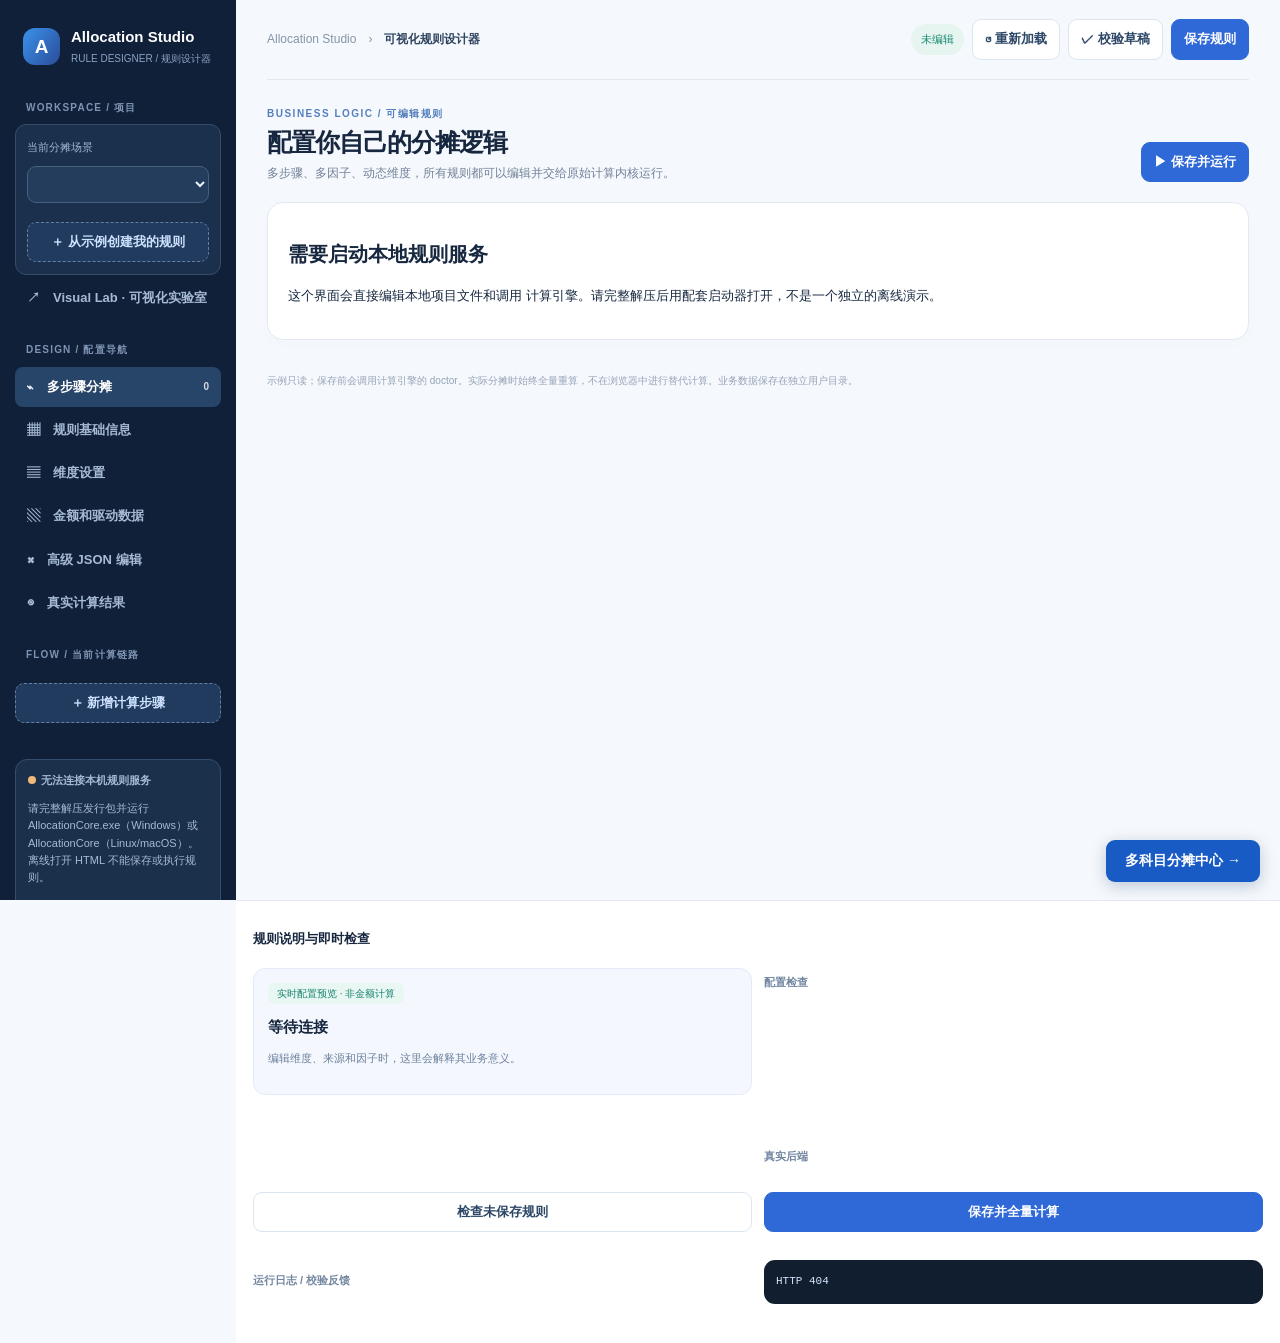
==== commit ec83460b: "feat(studio): add Core-backed allocation visual lab [skip ci]" ====
--- a/internal/studio/public/designer.html
+++ b/internal/studio/public/designer.html
@@ -2,7 +2,7 @@
 <style>
 :root{--ink:#16273f;--muted:#718198;--line:#e2e9f3;--sky:#eef4ff;--blue:#326ed9;--nav:#102039;--light:#f5f8fc;--green:#138777;--orange:#ae6c24}*{box-sizing:border-box}body{margin:0;font:13px/1.56 -apple-system,BlinkMacSystemFont,'Segoe UI','Microsoft YaHei',sans-serif;background:var(--light);color:var(--ink)}button,input,select,textarea{font:inherit}button{cursor:pointer}button:focus-visible,input:focus-visible,select:focus-visible,textarea:focus-visible{outline:2px solid #79acff;outline-offset:2px}input,select,textarea{border:1px solid #d8e0eb;background:#fff;color:var(--ink);border-radius:9px;padding:9px 10px;min-width:0}input[type=checkbox]{min-width:auto;accent-color:var(--blue)}textarea{resize:vertical}label{color:#66788f;font-size:11px;font-weight:700;display:block;margin-bottom:6px}button{border:1px solid #dce5ef;background:#fff;color:#2c4767;border-radius:9px;padding:9px 12px;font-weight:680}button:hover{border-color:#86b0eb;background:#f8fbff}button.primary{background:#2f68d7;border-color:#2f68d7;color:white}button.primary:hover{background:#255bc4}button.subtle{border-color:transparent;background:transparent;color:inherit}button.danger{color:#a64c4c;background:#fff4f4;border-color:#f2d5d5}button:disabled{opacity:.52;cursor:not-allowed}a{color:inherit;text-decoration:none}.frame{display:grid;grid-template-columns:256px minmax(0,1fr) 292px;min-height:100vh}.nav{background:var(--nav);color:#c8d9ee;padding:23px 15px;min-height:100vh;position:sticky;top:0;height:100vh;overflow:auto}.brand{display:flex;align-items:center;gap:11px;margin:2px 8px 31px}.logo{display:grid;place-items:center;width:37px;height:37px;border-radius:12px;background:linear-gradient(125deg,#3a92ec,#2b4d99);font-size:19px;color:#fff;font-weight:800}.brand b{font-size:15px;color:#fff;display:block}.brand small{font-size:10px;color:#89a2c2}.navcap{font-size:10px;color:#7e94b3;letter-spacing:1.2px;font-weight:800;margin:24px 11px 9px}.nav .project{padding:12px 11px;border:1px solid #364c69;background:#1a304d;border-radius:11px}.project select{width:100%;margin:8px 0;background:#243d5c;border-color:#47607e;color:#e9f4ff}.project span{font-size:11px;color:#9eb5d2}.navrow{display:flex;align-items:center;gap:8px;padding:10px 12px;color:#a6bad4;border-radius:8px;margin:3px 0;border:none;background:none;width:100%;text-align:left;font-weight:600}.navrow.active,.navrow:hover{background:#274569;color:white}.navrow .num{margin-left:auto;opacity:.8;font-size:10px}.steplist{margin-top:9px}.stepitem{display:block;text-align:left;width:100%;border:none;background:none;color:#b1c6df;border-radius:10px;padding:12px 10px;font-size:12px;margin:3px 0}.stepitem.active,.stepitem:hover{background:#29486c;color:white}.stepitem .line{display:flex;align-items:center;gap:8px}.stepnum{background:#476a99;color:#fff;font-weight:800;padding:3px 6px;border-radius:5px;font-size:10px}.stepitem small{display:block;color:#8faac9;margin:4px 0 0 30px}.navbtn{width:100%;margin-top:11px;border:1px dashed #6380a6;background:#203b5e;color:#cde1ff}.navfoot{border:1px solid #344d6e;border-radius:12px;background:#1b304b;padding:12px;margin-top:36px;font-size:11px;color:#a5bad4}.dot{display:inline-block;width:8px;height:8px;border-radius:50%;background:#4dc9b3;margin-right:5px}.dot.off{background:#f0b879}.main{padding:0 31px 55px;min-width:0}.header{height:80px;border-bottom:1px solid var(--line);display:flex;align-items:center;justify-content:space-between;gap:10px}.crumb{font-size:12px;color:#8494a9}.crumb strong{color:#304560}.hdr-actions{display:flex;align-items:center;gap:8px}.state-tag{font-size:11px;background:#e7f5f0;color:#178b73;border-radius:99px;padding:7px 10px}.state-tag.dirty{background:#fff3e2;color:#a56519}.pagehead{display:flex;justify-content:space-between;align-items:flex-end;gap:20px;margin:26px 0 20px}.pagehead h1{font-size:25px;letter-spacing:-.04em;line-height:1.28;margin:4px 0 6px}.pagehead p{margin:0;color:var(--muted);font-size:12px}.eyebrow{font-size:10px;letter-spacing:1.5px;color:#547fbd;font-weight:800}.card{border:1px solid var(--line);background:white;border-radius:16px;overflow:hidden;box-shadow:0 4px 14px #11284804;margin-bottom:15px}.cardhead{padding:17px 20px;border-bottom:1px solid #eaf0f6;display:flex;justify-content:space-between;align-items:center;gap:10px}.cardhead strong{font-size:14px}.cardhead small{color:var(--muted);font-size:11px;display:block;margin-top:3px}.pad{padding:20px}.formgrid{display:grid;grid-template-columns:repeat(2,minmax(0,1fr));gap:13px 15px}.formgrid .wide{grid-column:1/-1}.field>input,.field>select,.field>textarea{width:100%}.hint{font-size:11px;color:#8898ae;margin:5px 0}.two{display:grid;grid-template-columns:minmax(0,1fr) minmax(0,1fr);gap:13px}.row{display:flex;align-items:center;gap:8px;flex-wrap:wrap}.grow{flex:1;min-width:0}.dimrow{display:grid;grid-template-columns:minmax(120px,.9fr) minmax(115px,1fr) minmax(115px,1fr);gap:9px;align-items:center;padding:10px 0;border-bottom:1px solid #f0f3f7}.dimrow:last-child{border:0}.dimname{font-weight:760;color:#344b6a}.dimname small{display:block;font-size:10px;color:#9aa8bb;font-weight:500}.extra{grid-column:2/4;display:grid;grid-template-columns:1fr 1fr;gap:9px}.inputrow,.factorrow{display:grid;grid-template-columns:1fr 100px 42px;gap:8px;align-items:center;padding:7px 0}.factorrow{grid-template-columns:1fr 90px 1fr 90px 40px}.factorrow .field{min-width:0}.factorrow input,.factorrow select,.inputrow input,.inputrow select{width:100%}.mini{font-size:11px;color:var(--muted)}.minihead{font-size:11px;color:#7286a0;font-weight:750;padding:6px 0 10px}.pill{font-size:10px;color:#56729e;background:#edf4ff;border-radius:6px;padding:4px 7px}.tabs{display:flex;gap:7px;flex-wrap:wrap;margin-bottom:17px}.tab{font-size:11px;border-radius:8px;border:1px solid #e0e8f1;padding:8px 11px;background:white}.tab.active{color:#255fc2;background:#eaf2ff;border-color:#b2d0f4}.dimhelp{background:#f2f7ff;border:1px solid #dfebfc;color:#587396;border-radius:9px;padding:12px 13px;font-size:11px;line-height:1.8}.callout{background:#f0f7ff;color:#3d6297;border-radius:11px;padding:12px 14px;font-size:12px;margin:0 0 14px}.inspector{position:sticky;top:0;height:100vh;overflow:auto;background:#fff;border-left:1px solid var(--line);padding:28px 17px}.inspecttitle{font-size:13px;font-weight:850;margin-bottom:7px}.summary-card{background:#f4f8fe;border:1px solid #e3ebf8;border-radius:12px;padding:14px;margin-bottom:15px}.summary-card p{color:#6d819c;font-size:11px;line-height:1.8}.checklist{list-style:none;padding:0;margin:0}.checklist li{padding:9px 0;border-bottom:1px solid #eef2f8;font-size:11px;color:#60738b;display:flex;gap:8px}.checklist li .yes{color:#1a977e}.checklist li .no{color:#bf7e26}.inspector button{width:100%;margin:5px 0}.console{white-space:pre-wrap;word-break:break-word;background:#111e30;color:#d2e4fc;border-radius:11px;padding:12px;font:11px/1.8 'Cascadia Code',Consolas,monospace;max-height:290px;overflow:auto}.result-scroll{max-height:340px;overflow:auto}table{border-collapse:collapse;width:100%;font-size:11px;min-width:540px}th{text-align:left;background:#f7f9fc;color:#74869d;position:sticky;top:0}td,th{padding:9px;border-bottom:1px solid #ecf0f5}td:last-child{font-weight:750}.hidden{display:none!important}.empty{padding:27px;color:#8796ac;text-align:center;font-size:12px}.toasty{position:fixed;right:22px;bottom:22px;background:#152f51;color:#fff;padding:12px 18px;border-radius:12px;box-shadow:0 8px 30px #08204033;max-width:390px;z-index:20;display:none;font-size:12px}.toasty.error{background:#852e32}.modal-overlay{position:fixed;inset:0;background:#0b1828a9;display:none;place-items:center;z-index:19;padding:20px}.modal-overlay.open{display:grid}.modal{max-width:660px;width:100%;max-height:90vh;overflow:auto;background:#fff;border-radius:17px;padding:25px}.modal h2{margin:0 0 8px;font-size:21px}.modal p{color:#718198;font-size:12px}.modal .formgrid{margin-top:20px}.muted{color:var(--muted)}.rightbadge{font-size:10px;background:#e9f7f2;color:#16816f;padding:5px 9px;border-radius:7px}#advancedJson{font:11px/1.65 Consolas,'Microsoft YaHei',monospace;min-height:420px}#csvArea{width:100%;height:260px;font:11px/1.65 Consolas,monospace}.stat{padding:14px 18px}.stat strong{font-size:23px;display:block}.stats{display:grid;grid-template-columns:repeat(3,1fr);gap:9px}.stats>div{background:#f5f8fc;border-radius:10px;padding:12px;font-size:10px;color:#74849a}.stats strong{color:#243f61;font-size:16px}.footnotice{font-size:10px;color:#96a4b7;padding:18px 0}@media(max-width:1320px){.frame{grid-template-columns:236px minmax(0,1fr)}.inspector{height:auto;position:relative;grid-column:2;border-left:0;border-top:1px solid var(--line);display:grid;grid-template-columns:1fr 1fr;gap:12px}.inspecttitle{grid-column:1/-1}}@media(max-width:800px){.frame{display:block}.nav{height:auto;min-height:auto;position:relative}.main{padding:0 15px}.inspector{display:block}.pagehead{display:block}.header{height:auto;padding:14px 0}.two,.formgrid{grid-template-columns:1fr}.formgrid .wide{grid-column:auto}.dimrow{grid-template-columns:1fr 1fr}.dimname{grid-column:1/-1}.extra{grid-column:1/-1}.factorrow{grid-template-columns:1fr 1fr}.factorrow .field{grid-column:span 1}.hdr-actions{flex-wrap:wrap}.inputrow{grid-template-columns:1fr 85px 34px}}
 </style></head><body><div class="frame">
-<aside class="nav"><div class="brand"><div class="logo">A</div><div><b>Allocation Studio</b><small>RULE DESIGNER / 规则设计器</small></div></div><div class="navcap">WORKSPACE / 项目</div><div class="project"><span>当前分摊场景</span><select id="projectSelect" aria-label="选择规则项目"></select><button id="newProject" class="navbtn">＋ 从示例创建我的规则</button></div><div class="navcap">DESIGN / 配置导航</div><button class="navrow active" data-page="stages">⌁　多步骤分摊 <span class="num" id="stepsCount">0</span></button><button class="navrow" data-page="basics">▦　规则基础信息</button><button class="navrow" data-page="dimensions">▤　维度设置</button><button class="navrow" data-page="data">▧　金额和驱动数据</button><button class="navrow" data-page="raw">⌘　高级 JSON 编辑</button><button class="navrow" data-page="results">◉　真实计算结果</button><div class="navcap">FLOW / 当前计算链路</div><div class="steplist" id="stageList"></div><button id="addStageSide" class="navbtn">＋ 新增计算步骤</button><div class="navfoot"><div><span id="connDot" class="dot off"></span><b id="connLabel">检测后端连接…</b></div><p id="connText">所有金额计算由独立 计算引擎执行，页面只负责编辑和检查。</p><a href="/" style="color:#8ebdfa;font-weight:700;display:inline-block;margin-top:10px">↗ 查看原分摊工作台</a></div></aside>
+<aside class="nav"><div class="brand"><div class="logo">A</div><div><b>Allocation Studio</b><small>RULE DESIGNER / 规则设计器</small></div></div><div class="navcap">WORKSPACE / 项目</div><div class="project"><span>当前分摊场景</span><select id="projectSelect" aria-label="选择规则项目"></select><button id="newProject" class="navbtn">＋ 从示例创建我的规则</button></div><a class="navrow" href="/lab">↗　Visual Lab · 可视化实验室</a><div class="navcap">DESIGN / 配置导航</div><button class="navrow active" data-page="stages">⌁　多步骤分摊 <span class="num" id="stepsCount">0</span></button><button class="navrow" data-page="basics">▦　规则基础信息</button><button class="navrow" data-page="dimensions">▤　维度设置</button><button class="navrow" data-page="data">▧　金额和驱动数据</button><button class="navrow" data-page="raw">⌘　高级 JSON 编辑</button><button class="navrow" data-page="results">◉　真实计算结果</button><div class="navcap">FLOW / 当前计算链路</div><div class="steplist" id="stageList"></div><button id="addStageSide" class="navbtn">＋ 新增计算步骤</button><div class="navfoot"><div><span id="connDot" class="dot off"></span><b id="connLabel">检测后端连接…</b></div><p id="connText">所有金额计算由独立 计算引擎执行，页面只负责编辑和检查。</p><a href="/" style="color:#8ebdfa;font-weight:700;display:inline-block;margin-top:10px">↗ 查看原分摊工作台</a></div></aside>
 <main class="main"><div class="header"><div class="crumb">Allocation Studio　›　<strong>可视化规则设计器</strong></div><div class="hdr-actions"><span id="saveStatus" class="state-tag">未编辑</span><button id="resetButton">↺ 重新加载</button><button id="doctorButton">✓ 校验草稿</button><button class="primary" id="saveButton">保存规则</button></div></div>
 <div class="pagehead"><div><div class="eyebrow">BUSINESS LOGIC / 可编辑规则</div><h1 id="mainTitle">配置你自己的分摊逻辑</h1><p id="mainDesc">多步骤、多因子、动态维度，所有规则都可以编辑并交给原始计算内核运行。</p></div><div class="row"><button id="previewRun" class="primary">▶ 保存并运行</button></div></div>
 <div id="content"></div><div class="footnotice">示例只读；保存前会调用计算引擎的 doctor。实际分摊时始终全量重算，不在浏览器中进行替代计算。业务数据保存在独立用户目录。</div></main>
@@ -10,7 +10,7 @@
 </div><div id="toast" class="toasty"></div><div id="modal" class="modal-overlay"><div class="modal"><div class="row" style="justify-content:space-between"><h2 id="modalTitle">创建新项目</h2><button id="closeModal">✕</button></div><div id="modalBody"></div></div></div>
 <script>
 (()=>{'use strict';
-const S={cases:[],case:'',rule:null,sha:'',editable:false,dirty:false,stage:0,page:'stages',tab:'drivers',activeJob:null,busy:false,history:[],lastConsole:'',csvFile:'',csvText:'',results:null};const E=id=>document.getElementById(id),H=s=>String(s??'').replace(/[&<>"']/g,c=>({'&':'&amp;','<':'&lt;','>':'&gt;','"':'&quot;',"'":'&#39;'}[c]));const label={period:'期间',account:'费用科目',currency:'币种',plant:'工厂',department:'部门',brand:'品牌',family:'商品系列',sku:'商品/SKU',region:'区域',channel:'渠道',project:'项目',model:'车型'};const cn=k=>label[k]||k;
+const S={cases:[],case:'',rule:null,sha:'',editable:false,draftOnly:false,dirty:false,stage:0,page:'stages',tab:'drivers',activeJob:null,busy:false,history:[],lastConsole:'',csvFile:'',csvText:'',results:null};const E=id=>document.getElementById(id),H=s=>String(s??'').replace(/[&<>"']/g,c=>({'&':'&amp;','<':'&lt;','>':'&gt;','"':'&quot;',"'":'&#39;'}[c]));const label={period:'期间',account:'费用科目',currency:'币种',plant:'工厂',department:'部门',brand:'品牌',family:'商品系列',sku:'商品/SKU',region:'区域',channel:'渠道',project:'项目',model:'车型'};const cn=k=>label[k]||k;
 const v=(x,d='')=>x===undefined||x===null?d:x;
 async function api(path,method='GET',body){let r=await fetch(path,{method,headers:body?{'Content-Type':'application/json'}:{},body:body?JSON.stringify(body):undefined,cache:'no-store'});let d=await r.json().catch(()=>({error:`HTTP ${r.status}`}));if(!r.ok){let e=Error(d.detail||d.error||`HTTP ${r.status}`);e.data=d;throw e}return d}
 function toast(msg,bad=false){let el=E('toast');el.textContent=msg;el.className='toasty'+(bad?' error':'');el.style.display='block';clearTimeout(toast.t);toast.t=setTimeout(()=>el.style.display='none',4200)}
@@ -36,7 +36,7 @@
  const options=[...entries('amounts'),...stages().slice(0,S.stage).map(x=>x.id)];return `<div class="callout">选择钱从哪里来。首次分摊通常选择原始费用数据集（如 expenses）；下一步则选择上一阶段的名称。<b>输入份额</b>主要用于分叉路径，比如 75% 和 25%。</div><div class="minihead">来源路径 / 输入比例</div>${(s.inputs||[]).map((a,i)=>`<div class="inputrow">${selector(options.map(x=>[x,x]),a.from,`data-in-field="from" data-i="${i}"`)}<div class="field"><input aria-label="输入百分比" data-in-field="share" data-i="${i}" value="${H(percent(a.share))}"><small class="mini">占上游 %</small></div><button class="danger" data-action="del-input" data-i="${i}">×</button></div>`).join('')}<button data-action="add-input">＋ 添加上游来源</button><div class="dimhelp" style="margin-top:13px">分叉实例：两条并行步骤分别取同一个 expenses，一个 75%，另一个 25%。串行两步骤：第二步来源选“第一步”的名称，并使用 100%。</div>`}
  if(S.tab==='drivers'){
  if(s.operation==='MERGE'||s.operation==='PASS')return '<div class="callout">合并或透传节点不需要驱动因子。其任务是把多条上游结果合并或直接传递，金额仍由核心核验。</div>';
- return `<div class="callout">一条费用可以同时使用多种驱动，例如 <b>工时 75% + 销量 25%</b>，也能增加第三、第四种因子。所有启用因子的比例应合计 100%。</div><div class="minihead">因子 / 份额 / Driver 数据集 / 数值字段</div>${(s.allocations||[]).map((a,i)=>`<div class="factorrow"><div class="field"><input aria-label="因子名称" data-factor-field="id" data-i="${i}" value="${H(a.id)}"></div><div class="field"><input aria-label="因子百分比" data-factor-field="share" data-i="${i}" value="${H(percent(a.share))}" placeholder="占比 %"></div><div class="field">${selector(entries('drivers').map(x=>[x,x]),a.driver_dataset,`data-factor-field="driver_dataset" data-i="${i}"`)}</div><div class="field"><input aria-label="驱动数值字段" data-factor-field="weight_field" data-i="${i}" value="${H(a.weight_field)}"></div><button class="danger" data-action="del-factor" data-i="${i}">×</button></div><div class="row" style="margin:-1px 0 11px 5px"><label style="margin:0">负驱动数据处理</label>${selector([['REJECT','拒绝负驱动'],['ALLOW_SIGNED','允许带符号驱动']],a.negative_driver_policy||'REJECT',`data-factor-field="negative_driver_policy" data-i="${i}"`)}</div>`).join('')}<div class="row">${createButton('＋ 添加一个分摊因子','add-factor')}<span class="pill">当前合计：${(s.allocations||[]).reduce((x,a)=>x+Number(a.share||0),0)*100}%</span></div>`}
+ return `<div class="callout">一条费用可以同时使用多种驱动，例如 <b>工时 75% + 销量 25%</b>，也能增加第三、第四种因子。所有启用因子的比例应合计 100%。</div><div class="minihead">因子 / 份额 / Driver 数据集 / 数值字段</div>${(s.allocations||[]).map((a,i)=>`<div class="factorrow"><div class="field"><input aria-label="因子名称" data-factor-field="id" data-i="${i}" value="${H(a.id)}"></div><div class="field"><input aria-label="因子百分比" data-factor-field="share" data-i="${i}" value="${H(percent(a.share))}" placeholder="占比 %"></div><div class="field">${selector(entries('drivers').map(x=>[x,x]),a.driver_dataset,`data-factor-field="driver_dataset" data-i="${i}"`)}</div><div class="field"><input aria-label="驱动数值字段" data-factor-field="weight_field" data-i="${i}" value="${H(a.weight_field)}"></div><button class="danger" data-action="del-factor" data-i="${i}">×</button></div><div class="row" style="margin:-1px 0 11px 5px"><label style="margin:0">负驱动数据处理</label>${selector([['REJECT','拒绝负驱动'],['ALLOW_SIGNED','允许带符号驱动']],a.negative_driver_policy||'REJECT',`data-factor-field="negative_driver_policy" data-i="${i}"`)}</div>${a.negative_driver_policy==='ALLOW_SIGNED'?'<div class="field" style="margin:0 0 12px 5px"><label>负权重业务用途说明（必填）</label><input data-factor-field="signed_driver_reason" data-i="'+i+'" value="'+H(a.signed_driver_reason||'')+'" placeholder="例如：特定冲销业务"></div>':''}`).join('')}<div class="row">${createButton('＋ 添加一个分摊因子','add-factor')}<span class="pill">当前合计：${(s.allocations||[]).reduce((x,a)=>x+Number(a.share||0),0)*100}%</span></div>`}
  if(S.tab==='routing'){
  return `<div class="callout">两个问题决定维度处理：<b>金额池是否按此维度分别计算？</b> 和 <b>结果中的此维度从哪里取得？</b><div style="margin-top:6px">例：SKU 来源先合计，再分到 A/B → “先合并 + 选择目标成员”；工厂不跨厂 → “分别计算 + 沿用来源”。</div></div><div class="dimrow" style="font-size:10px;color:#8595a9;font-weight:800"><span>业务维度</span><span>来源金额处理</span><span>输出目标处理</span></div>${dims().map(d=>{const g=s.source?.grouping?.[d]||'AS_IS',t=s.target?.[d]||{mode:'SOURCE'};return `<div class="dimrow"><div class="dimname">${H(cn(d))}<small>${H(d)}</small></div>${selector([['AS_IS','分别计算 · As Is'],['TOTAL','先合并 · Total']],g,`data-group-dim="${H(d)}"`)}${selector([['SOURCE','沿用来源'],['ELEMENT','固定一个成员'],['INCLUDE','分到指定成员'],['INCLUDE_EXCLUDE','包含 / 排除成员']],t.mode||'SOURCE',`data-target-mode="${H(d)}"`)}${t.mode==='ELEMENT'?`<div class="extra"><input style="grid-column:1/-1" data-target-field="value" data-dim="${H(d)}" value="${H(t.value||'')}" placeholder="固定成员名称，如 品牌甲"></div>`:''}${t.mode==='INCLUDE'||t.mode==='INCLUDE_EXCLUDE'?`<div class="extra"><input data-target-field="include" data-dim="${H(d)}" value="${H((t.include||[]).join('、'))}" placeholder="包含：Item-A、Item-B"><input data-target-field="exclude" data-dim="${H(d)}" value="${H((t.exclude||[]).join('、'))}" placeholder="排除（可空）"></div>`:''}</div>`}).join('')}`}
  if(S.tab==='filters'){
@@ -46,10 +46,10 @@
 function renderRaw(){return `<div class="callout">高级模式：可以直接修改完整 Allocation IR JSON，例如层级映射、驱动筛选、分叉合并等。点击“应用 JSON 到表单”后，仍需进行真实后端校验并保存。</div><div class="card"><div class="cardhead"><strong>标准规则 JSON</strong></div><div class="pad"><textarea id="advancedJson" style="width:100%">${H(JSON.stringify(S.rule,null,2))}</textarea><div class="row" style="margin-top:10px">${createButton('应用 JSON 到可视化表单','apply-json')} ${createButton('下载当前 JSON','export-json')}</div></div></div>`}
 function renderResults(){let j=S.results,job=j?.job,summ=j?.summary,arr=j?.results||[];return `<div class="card"><div class="cardhead"><div><strong>独立计算引擎的真实分摊结果</strong><small>这里不在浏览器执行任何金额公式。正式结果只能来自保存后的规则全量运行。</small></div><button data-action="run">▶ 全量运行</button></div><div class="pad">${!j?'<div class="empty">还没有当前会话的计算结果。点击“保存并运行”启动独立 计算引擎。</div>':`<div class="stats"><div>任务状态<strong>${H(job?.status||'')}</strong></div><div>输入总额<strong>${H(summ?.input_amount||'—')}</strong></div><div>最终总额<strong>${H(summ?.output_amount||'—')}</strong></div></div><div class="minihead" style="margin-top:20px">运行详情</div><p class="mini">${H(job?.error||job?.log||'已返回结果与守恒证明')}</p><div class="minihead">最终结果预览（最多 300 条）</div><div class="result-scroll"><table><thead><tr><th>目标阶段</th><th>科目</th><th>商品</th><th>金额</th></tr></thead><tbody>${arr.map(x=>`<tr><td>${H(x.terminal_stage)}</td><td>${H(x.account||'')}</td><td>${H(x.sku||'')}</td><td>${H(x.amount)}</td></tr>`).join('')}</tbody></table></div><div class="minihead" style="margin-top:17px">下载完整结果及审计证据</div><div class="row">${(j.files||[]).filter(x=>x!=='studio_job.json').map(f=>`<a class="tab" href="/api/jobs/${H(job.id)}/download/${encodeURIComponent(f)}" download>↓ ${H(f)}</a>`).join('')}</div>`}</div></div><div class="card"><div class="cardhead"><div><strong>历史计算任务</strong><small>关闭并重新启动本地工作台后，仍可查看已经保存的结果</small></div><button data-action="refresh-history">刷新列表</button></div><div class="pad">${(S.history||[]).filter(x=>x.case===S.case).slice(0,25).map(x=>`<div class="row" style="padding:10px 0;border-bottom:1px solid #edf1f6"><span class="pill">${H(x.status)}</span><span class="grow">${H(x.start||'')} · ${H(x.id.slice(0,12))}</span><button data-action="open-history" data-id="${H(x.id)}">查看结果</button></div>`).join('')||'<div class="empty">该项目没有已保存的历史任务</div>'}</div></div>`}
 function render(){if(!S.rule)return;renderNav();const content=E('content');if(S.page==='stages')content.innerHTML=stageCard();if(S.page==='basics')content.innerHTML=renderBasics();if(S.page==='dimensions')content.innerHTML=renderDimensions();if(S.page==='data')content.innerHTML=renderData();if(S.page==='raw')content.innerHTML=renderRaw();if(S.page==='results')content.innerHTML=renderResults();checks()}
-function getCheck(){let err=[],ok=[],r=S.rule;if(!r)return {err:['未加载规则'],ok:[]};if(!r.name?.trim())err.push('规则名称不能为空');else ok.push('规则已命名');if((r.precision??-1)<0||r.precision>6)err.push('金额小数位必须 0～6');else ok.push('金额精度有效');if(!(r.dimensions||[]).length)err.push('至少配置一个业务维度');else ok.push(`${r.dimensions.length} 个业务维度`);if(!stages().length)err.push('没有计算阶段');let ids=new Set();stages().forEach((st,i)=>{if(!st.id?.trim())err.push(`第 ${i+1} 步无名称`);if(ids.has(st.id))err.push(`步骤名称重复：${st.id}`);ids.add(st.id);if(!st.inputs?.length)err.push(`${st.id} 没有金额来源`);if((st.operation||'ALLOCATE')==='ALLOCATE'){let n=(st.allocations||[]).reduce((sum,f)=>sum+Number(f.share||0),0);if(Math.abs(n-1)>0.000001)err.push(`${st.id} 的因子比例合计 ${Math.round(n*10000)/100}%，应为100%`);else ok.push(`${st.id} 驱动合计100%`)}(st.inputs||[]).forEach(x=>{if(!(x.from in (r.datasets?.amounts||{}))&&!stages().slice(0,i).some(y=>y.id===x.from))err.push(`${st.id} 上游「${x.from}」不是前置节点或原始费用`)});});if(!err.length)ok.push('初步结构检查通过，仍需后端 doctor 验证');return {err,ok}}
+function getCheck(){let err=[],ok=[],r=S.rule;if(!r)return {err:['未加载规则'],ok:[]};if(!r.name?.trim())err.push('规则名称不能为空');else ok.push('规则已命名');if((r.precision??-1)<0||r.precision>6)err.push('金额小数位必须 0～6');else ok.push('金额精度有效');if(!(r.dimensions||[]).length)err.push('至少配置一个业务维度');else ok.push(`${r.dimensions.length} 个业务维度`);if(!stages().length)err.push('没有计算阶段');let ids=new Set();stages().forEach((st,i)=>{if(!st.id?.trim())err.push(`第 ${i+1} 步无名称`);if(ids.has(st.id))err.push(`步骤名称重复：${st.id}`);ids.add(st.id);if(!st.inputs?.length)err.push(`${st.id} 没有金额来源`);if((st.operation||'ALLOCATE')==='ALLOCATE'){let n=(st.allocations||[]).reduce((sum,f)=>sum+Number(f.share||0),0);if(Math.abs(n-1)>0.000001)err.push(`${st.id} 的因子比例合计 ${Math.round(n*10000)/100}%，应为100%`);else ok.push(`${st.id} 驱动合计100%`)}(st.inputs||[]).forEach(x=>{if(!(x.from in (r.datasets?.amounts||{}))&&!stages().slice(0,i).some(y=>y.id===x.from))err.push(`${st.id} 上游「${x.from}」不是前置节点或原始费用`)});});stages().forEach(st=>(st.allocations||[]).forEach(a=>{if(a.negative_driver_policy==='ALLOW_SIGNED'&&(a.signed_driver_reason||'').trim().length<8)err.push(st.id+' / '+a.id+'：允许负权重必须填写至少8字的业务用途说明')}));if(!err.length)ok.push('初步结构检查通过，仍需后端 doctor 验证');return {err,ok}}
 function checks(){if(!S.rule)return;let {err,ok}=getCheck(),s=stage();E('inspectName').textContent=S.page==='stages'?s?.id||'请选择步骤':S.rule.name;E('inspectExplanation').textContent=S.page==='stages'&&s?`${s.operation==='MERGE'?'合并来自 '+s.inputs.map(x=>x.from).join('、')+' 的结果':`先按 ${(s.conservation_keys||[]).map(cn).join('、')||'规则指定维度'} 保持金额池边界，再根据 ${(s.allocations||[]).map(x=>x.id+' '+percent(x.share)+'%').join(' + ')||'驱动'} 执行分摊。`}`:'所有规则可在页面动态编辑，最后以原引擎校验结果为准。';E('checkList').innerHTML=[...err.map(t=>`<li><span class="no">●</span>${H(t)}</li>`),...ok.slice(0,7).map(t=>`<li><span class="yes">✓</span>${H(t)}</li>`)].join('')||'<li>尚未配置</li>'}
 async function list(){let d=await api('/api/cases');S.cases=d.cases||[];E('projectSelect').innerHTML=S.cases.map(c=>`<option value="${H(c.id)}">${c.type==='custom'?'✎':'□'} ${H(c.name)}</option>`).join('')}
-async function load(id){if(S.dirty&&!confirm('当前规则有未保存修改。确认切换并放弃这些修改？'))return;let d=await api('/api/designer/rule?case='+encodeURIComponent(id));S.case=id;S.rule=d.rule;S.sha=d.sha256;S.editable=d.editable;S.dirty=false;S.stage=0;S.page='stages';S.tab='drivers';S.results=null;clean();render();log('已载入规则。\n'+(S.editable?'可以编辑、校验、保存后运行。':'内置示例只读。请先创建自己的副本再编辑。'))}
+async function load(id){if(S.dirty&&!confirm('当前规则有未保存修改。确认切换并放弃这些修改？'))return;let d=await api('/api/designer/rule?case='+encodeURIComponent(id));S.case=id;S.rule=d.rule;S.sha=d.sha256;S.editable=d.editable;S.draftOnly=!!d.draft_only;S.dirty=false;S.stage=0;S.page='stages';S.tab='drivers';S.results=null;clean();render();log('已载入规则。\n'+(S.editable?'可以编辑、校验、保存后运行。':'内置示例只读。请先创建自己的副本再编辑。'))}
 async function createProject(){let d=await api('/api/designer/clone','POST',{from:S.case,name:E('newProjectID').value.trim()});closeModal();await list();await load(d.case);toast('已创建可编辑项目：'+d.case)}
 function newProject(){modal('从现有规则建立独立副本',`<p>从双因子、三因子、多步骤等成熟示例开始最容易成功。创建后你可以改任何业务规则，原示例和原内核完全不受影响。</p><div class="formgrid"><div class="field wide"><label>新项目英文目录名</label><input id="newProjectID" placeholder="例如 fc_cost_2026" value="my_allocation_${Date.now().toString().slice(-5)}"></div><div class="wide"><button class="primary" id="confirmCreate">创建我的规则</button></div></div>`);E('confirmCreate').onclick=()=>createProject().catch(e=>toast(e.message,true))}
 function ensureSource(s){s.source??={grouping:{},filters:{}};s.source.grouping??={};s.source.filters??={};s.target??={};s.allocations??=[];s.inputs??=[];s.conservation_keys??=[];return s}
@@ -60,13 +60,13 @@
 function addDim(){if(readOnly())return;let d=E('newDim')?.value.trim();if(!/^[a-z][a-z0-9_]{0,39}$/.test(d||'')){toast('维度编码必须为小写英文/数字/下划线',true);return}if(dims().includes(d)){toast('维度已存在',true);return}S.rule.dimensions.push(d);stages().forEach(s=>{ensureSource(s);s.source.grouping[d]='AS_IS';s.target[d]={mode:'SOURCE'}});touch();render()}
 function delDim(i){if(readOnly())return;let d=dims()[i];if(!confirm('删除维度 '+d+'？对应 CSV 列及业务规则也可能需要调整。'))return;dims().splice(i,1);S.rule.immutable_dimensions=(S.rule.immutable_dimensions||[]).filter(x=>x!==d);stages().forEach(s=>{delete s.source?.grouping?.[d];delete s.source?.filters?.[d];delete s.target?.[d];s.conservation_keys=(s.conservation_keys||[]).filter(x=>x!==d)});touch();render()}
 function decodeList(v){return String(v||'').split(/[,，、;；\n]+/).map(x=>x.trim()).filter(Boolean)}
-function handleChange(t){if(readOnly()){render();return}if(t.dataset.bind){pathSet(t.dataset.bind,t.dataset.bind==='precision'?Number(t.value):t.value);if(t.dataset.bind==='name')renderNav();return}let s=stage();if(!s)return;if(t.dataset.stageOperation){changeOperation(t.value);return}if(t.dataset.inField){let e=s.inputs[Number(t.dataset.i)];e[t.dataset.inField]=t.dataset.inField==='share'?share(t.value):t.value;touch();checks();return}if(t.dataset.factorField){let f=s.allocations[Number(t.dataset.i)];f[t.dataset.factorField]=t.dataset.factorField==='share'?share(t.value):t.value;touch();checks();return}if(t.dataset.groupDim){ensureSource(s).source.grouping[t.dataset.groupDim]=t.value;touch();checks();return}if(t.dataset.targetMode){ensureSource(s).target[t.dataset.targetMode]={mode:t.value,...(t.value==='INCLUDE'||t.value==='INCLUDE_EXCLUDE'?{include:[],exclude:[]}:t.value==='ELEMENT'?{value:''}:{})};touch();render();return}if(t.dataset.targetField){let x=ensureSource(s).target[t.dataset.dim];x[t.dataset.targetField]=t.dataset.targetField==='value'?t.value:decodeList(t.value);touch();checks();return}if(t.dataset.filterDim){let f=ensureSource(s).source.filters[t.dataset.filterDim]??={};f[t.dataset.filterKind]=decodeList(t.value);if(!f.include?.length&&!f.exclude?.length)delete s.source.filters[t.dataset.filterDim];touch();checks();return}if(t.dataset.conserve){s.conservation_keys=s.conservation_keys||[];s.conservation_keys=s.conservation_keys.filter(x=>x!==t.dataset.conserve);if(t.checked)s.conservation_keys.push(t.dataset.conserve);touch();checks();return}if(t.dataset.immutable){S.rule.immutable_dimensions=(S.rule.immutable_dimensions||[]).filter(x=>x!==t.dataset.immutable);if(t.checked)S.rule.immutable_dimensions.push(t.dataset.immutable);touch();checks();return}}
+function handleChange(t){if(readOnly()){render();return}if(t.dataset.bind){pathSet(t.dataset.bind,t.dataset.bind==='precision'?Number(t.value):t.value);if(t.dataset.bind==='name')renderNav();return}let s=stage();if(!s)return;if(t.dataset.stageOperation){changeOperation(t.value);return}if(t.dataset.inField){let e=s.inputs[Number(t.dataset.i)];e[t.dataset.inField]=t.dataset.inField==='share'?share(t.value):t.value;touch();checks();return}if(t.dataset.factorField){let f=s.allocations[Number(t.dataset.i)];f[t.dataset.factorField]=t.dataset.factorField==='share'?share(t.value):t.value;if(t.dataset.factorField==='negative_driver_policy'){if(t.value!=='ALLOW_SIGNED')delete f.signed_driver_reason;touch();render();return}touch();checks();return}if(t.dataset.groupDim){ensureSource(s).source.grouping[t.dataset.groupDim]=t.value;touch();checks();return}if(t.dataset.targetMode){ensureSource(s).target[t.dataset.targetMode]={mode:t.value,...(t.value==='INCLUDE'||t.value==='INCLUDE_EXCLUDE'?{include:[],exclude:[]}:t.value==='ELEMENT'?{value:''}:{})};touch();render();return}if(t.dataset.targetField){let x=ensureSource(s).target[t.dataset.dim];x[t.dataset.targetField]=t.dataset.targetField==='value'?t.value:decodeList(t.value);touch();checks();return}if(t.dataset.filterDim){let f=ensureSource(s).source.filters[t.dataset.filterDim]??={};f[t.dataset.filterKind]=decodeList(t.value);if(!f.include?.length&&!f.exclude?.length)delete s.source.filters[t.dataset.filterDim];touch();checks();return}if(t.dataset.conserve){s.conservation_keys=s.conservation_keys||[];s.conservation_keys=s.conservation_keys.filter(x=>x!==t.dataset.conserve);if(t.checked)s.conservation_keys.push(t.dataset.conserve);touch();checks();return}if(t.dataset.immutable){S.rule.immutable_dimensions=(S.rule.immutable_dimensions||[]).filter(x=>x!==t.dataset.immutable);if(t.checked)S.rule.immutable_dimensions.push(t.dataset.immutable);touch();checks();return}}
 function handleAction(btn){let act=btn.dataset.action,i=Number(btn.dataset.i||0),s=stage();switch(act){case 'clone-stage':if(readOnly())break;{let c=copy(s);c.id=s.id+'_副本';S.rule.stages.splice(S.stage+1,0,c);S.stage++;touch();render()}break;case 'del-stage':removeStage();break;case 'up-stage':moveStage(-1);break;case 'down-stage':moveStage(1);break;case 'add-input':if(readOnly())break;ensureSource(s).inputs.push({from:entries('amounts')[0]||'',share:'1'});touch();render();break;case 'del-input':if(readOnly())break;s.inputs.splice(i,1);touch();render();break;case 'add-factor':if(readOnly())break;ensureSource(s).allocations.push({id:'factor'+(s.allocations.length+1),share:'0',driver_dataset:entries('drivers')[0]||'',weight_field:'units',negative_driver_policy:'REJECT'});touch();render();break;case 'del-factor':if(readOnly())break;s.allocations.splice(i,1);touch();render();break;case 'add-dim':addDim();break;case 'remove-dim':delDim(i);break;case 'apply-json':applyJSON();break;case 'export-json':downloadJSON();break;case 'open-csv':openCSV(btn.dataset.file);break;case 'save-csv':saveCSV();break;case 'import-data':importData();break;case 'run':saveAndRun();break;case 'refresh-history':refreshHistory();break;case 'open-history':openHistory(btn.dataset.id);break;}}
 function downloadJSON(){let b=new Blob([JSON.stringify(S.rule,null,2)],{type:'application/json;charset=utf-8'}),url=URL.createObjectURL(b);let a=document.createElement('a');a.href=url;a.download='allocation_rule.json';a.click();setTimeout(()=>URL.revokeObjectURL(url),500)}
 function applyJSON(){if(readOnly())return;try{let rule=JSON.parse(E('advancedJson').value);if(!Array.isArray(rule.stages)||!Array.isArray(rule.dimensions))throw Error('必须包含 dimensions 和 stages 数组');if(rule.schema!=='allocation-ir/2.0')throw Error('规则格式必须为 allocation-ir/2.0');S.rule=rule;S.stage=0;touch();render();toast('JSON 已应用于本页，请检查后再保存')}catch(e){toast('JSON 无法应用：'+e.message,true)}}
-async function doctor(){if(!S.rule)return;let {err}=getCheck();if(err.length){log('⚠ 页面预检：\n'+err.join('\n')+'\n\n请先修复以上问题，再调用 计算引擎。');toast('存在 '+err.length+' 项需要修复',true);return}log('正在调用计算引擎校验未保存的草稿…');try{let d=await api('/api/designer/check','POST',{case:S.case,rule:S.rule});log('DOCTOR: PASS\n'+d.detail);toast('计算引擎规则检查通过')}catch(e){log('DOCTOR: FAILED\n'+(e.data?.detail||e.message));toast('后端检查未通过，请查看右侧日志',true)}}
-async function save(){if(readOnly())return false;let {err}=getCheck();if(err.length){log('前端结构检查未通过：\n'+err.join('\n'));toast('先解决右侧 '+err.length+' 项配置问题',true);return false}log('正在校验并保存到本机项目目录…');try{let d=await api('/api/designer/rule','POST',{case:S.case,rule:S.rule,base_sha:S.sha});S.sha=d.sha256;clean();log('SAVE: PASS\n'+d.doctor);toast('规则保存成功，后端验证通过');await list();renderNav();return true}catch(e){log('SAVE: FAILED\n'+(e.data?.detail||e.message));toast('保存失败；旧规则未被覆盖',true);return false}}
-async function saveAndRun(){if(S.busy)return;if(!S.editable){toast('先复制为自己的项目再运行自定义规则，示例也可在原工作台运行',true);return}if(S.dirty&&!await save())return;S.busy=true;S.page='results';S.results={job:{status:'QUEUED'},results:[]};render();log('正在提交全量分摊任务到计算引擎…');try{let j=await api('/api/jobs','POST',{case:S.case,workers:2,gzip:true});for(let i=0;i<180;i++){await new Promise(r=>setTimeout(r,600));let d=await api('/api/jobs/'+j.id);S.results=d;if(d.job.status==='PASS'){await refreshHistory();S.page='results';render();log('计算 PASS\n运行 ID: '+j.id+'\n输入: '+d.summary?.input_amount+'\n输出: '+d.summary?.output_amount+'\n守恒检查: '+d.summary?.pool_checks+' 个金额池');toast('真实分摊成功，所有金额由计算引擎计算');return}if(d.job.status==='FAILED'){throw Error(d.job.error||d.job.log||'计算引擎返回 FAILED')}}throw Error('计算仍在执行，请稍后查询历史任务')}catch(e){log('RUN FAILED\n'+e.message);toast('运行未通过：'+e.message,true)}finally{S.busy=false;render()}}
+async function doctor(){if(!S.rule)return;let {err}=getCheck();if(err.length){log('⚠ 页面预检：\n'+err.join('\n')+'\n\n请先修复以上问题，再调用 计算引擎。');toast('存在 '+err.length+' 项需要修复',true);return}log('正在调用计算引擎校验未保存的草稿…');try{let d=await api('/api/designer/check','POST',{case:S.case,rule:S.rule});log((d.status==='STRUCTURE_ONLY'?'STRUCTURE ONLY (not run-ready)':'DOCTOR: PASS')+'\n'+d.detail);toast(d.status==='STRUCTURE_ONLY'?'结构校验通过：仍需返回多科目工作台体检、计算和对账':'计算引擎规则检查通过')}catch(e){log('DOCTOR: FAILED\n'+(e.data?.detail||e.message));toast('后端检查未通过，请查看右侧日志',true)}}
+async function save(){if(readOnly())return false;let {err}=getCheck();if(err.length){log('前端结构检查未通过：\n'+err.join('\n'));toast('先解决右侧 '+err.length+' 项配置问题',true);return false}log('正在校验并保存到本机项目目录…');try{let d=await api('/api/designer/rule','POST',{case:S.case,rule:S.rule,base_sha:S.sha});S.sha=d.sha256;clean();log((d.verification==='STRUCTURE_ONLY'?'SAVE: STRUCTURE ONLY':'SAVE: DOCTOR PASS')+'\n'+d.doctor);toast(d.verification==='STRUCTURE_ONLY'?'结构草稿已保存，尚未完成业务验收':'规则保存成功，后端验证通过');await list();renderNav();return true}catch(e){log('SAVE: FAILED\n'+(e.data?.detail||e.message));toast('保存失败；旧规则未被覆盖',true);return false}}
+async function saveAndRun(){if(S.busy)return;if(S.draftOnly){toast('结构草稿不包含金额和 Driver 明细。请先导回多科目项目，再体检、执行和对账。',true);return;}if(!S.editable){toast('先复制为自己的项目再运行自定义规则，示例也可在原工作台运行',true);return}if(S.dirty&&!await save())return;S.busy=true;S.page='results';S.results={job:{status:'QUEUED'},results:[]};render();log('正在提交全量分摊任务到计算引擎…');try{let j=await api('/api/jobs','POST',{case:S.case,workers:2,gzip:true});for(let i=0;i<180;i++){await new Promise(r=>setTimeout(r,600));let d=await api('/api/jobs/'+j.id);S.results=d;if(d.job.status==='PASS'){await refreshHistory();S.page='results';render();log('计算 PASS\n运行 ID: '+j.id+'\n输入: '+d.summary?.input_amount+'\n输出: '+d.summary?.output_amount+'\n守恒检查: '+d.summary?.pool_checks+' 个金额池');toast('真实分摊成功，所有金额由计算引擎计算');return}if(d.job.status==='FAILED'){throw Error(d.job.error||d.job.log||'计算引擎返回 FAILED')}}throw Error('计算仍在执行，请稍后查询历史任务')}catch(e){log('RUN FAILED\n'+e.message);toast('运行未通过：'+e.message,true)}finally{S.busy=false;render()}}
 async function openCSV(file){S.csvFile=file;S.csvText='';try{let d=await api('/api/designer/dataset?case='+encodeURIComponent(S.case)+'&file='+encodeURIComponent(file));E('csvName').textContent=file;E('csvArea').value=d.text||'';E('csvArea').readOnly=!!d.truncated||!S.editable;E('csvInfo').textContent=d.truncated?'大于1MB：为保证界面性能不在线编辑，请通过正式数据接入接口处理':'可编辑 UTF-8 CSV；保存会原子替换本项目数据文件';toast('已加载 '+file)}catch(e){toast(e.message,true)}}
 async function saveCSV(){if(readOnly())return;if(!S.csvFile){toast('请先选择要编辑的 CSV 文件',true);return}try{let d=await api('/api/designer/dataset','POST',{case:S.case,file:S.csvFile,content:E('csvArea').value});toast('已保存 '+d.file+'（'+d.bytes+' 字节）。请重新运行分摊。');log('CSV 已保存。后端下一次运行将读取此文件的最新内容。')}catch(e){toast('保存 CSV 失败：'+e.message,true)}}
 async function importData(){if(readOnly())return;if(S.dirty){toast('请先保存当前规则，再导入新的数据文件，避免覆盖未保存的修改',true);return}let fileInput=E('importInput'),f=fileInput?.files?.[0];if(!f){toast('请先选中一个 CSV 文件',true);return}if(f.size>1024*1024){toast('浏览器导入限1MB，大文件请通过正式数据接入',true);return}let kind=E('importKind').value,alias=E('importAlias').value.trim(),filename=E('importFile').value.trim()||f.name;try{let d=await api('/api/designer/import','POST',{case:S.case,kind,alias,file:filename,content:await f.text(),base_sha:S.sha});S.rule=d.rule;touch();render();toast('导入成功，请绑定到分摊步骤并保存')}catch(e){toast('数据导入失败：'+e.message,true)}}
